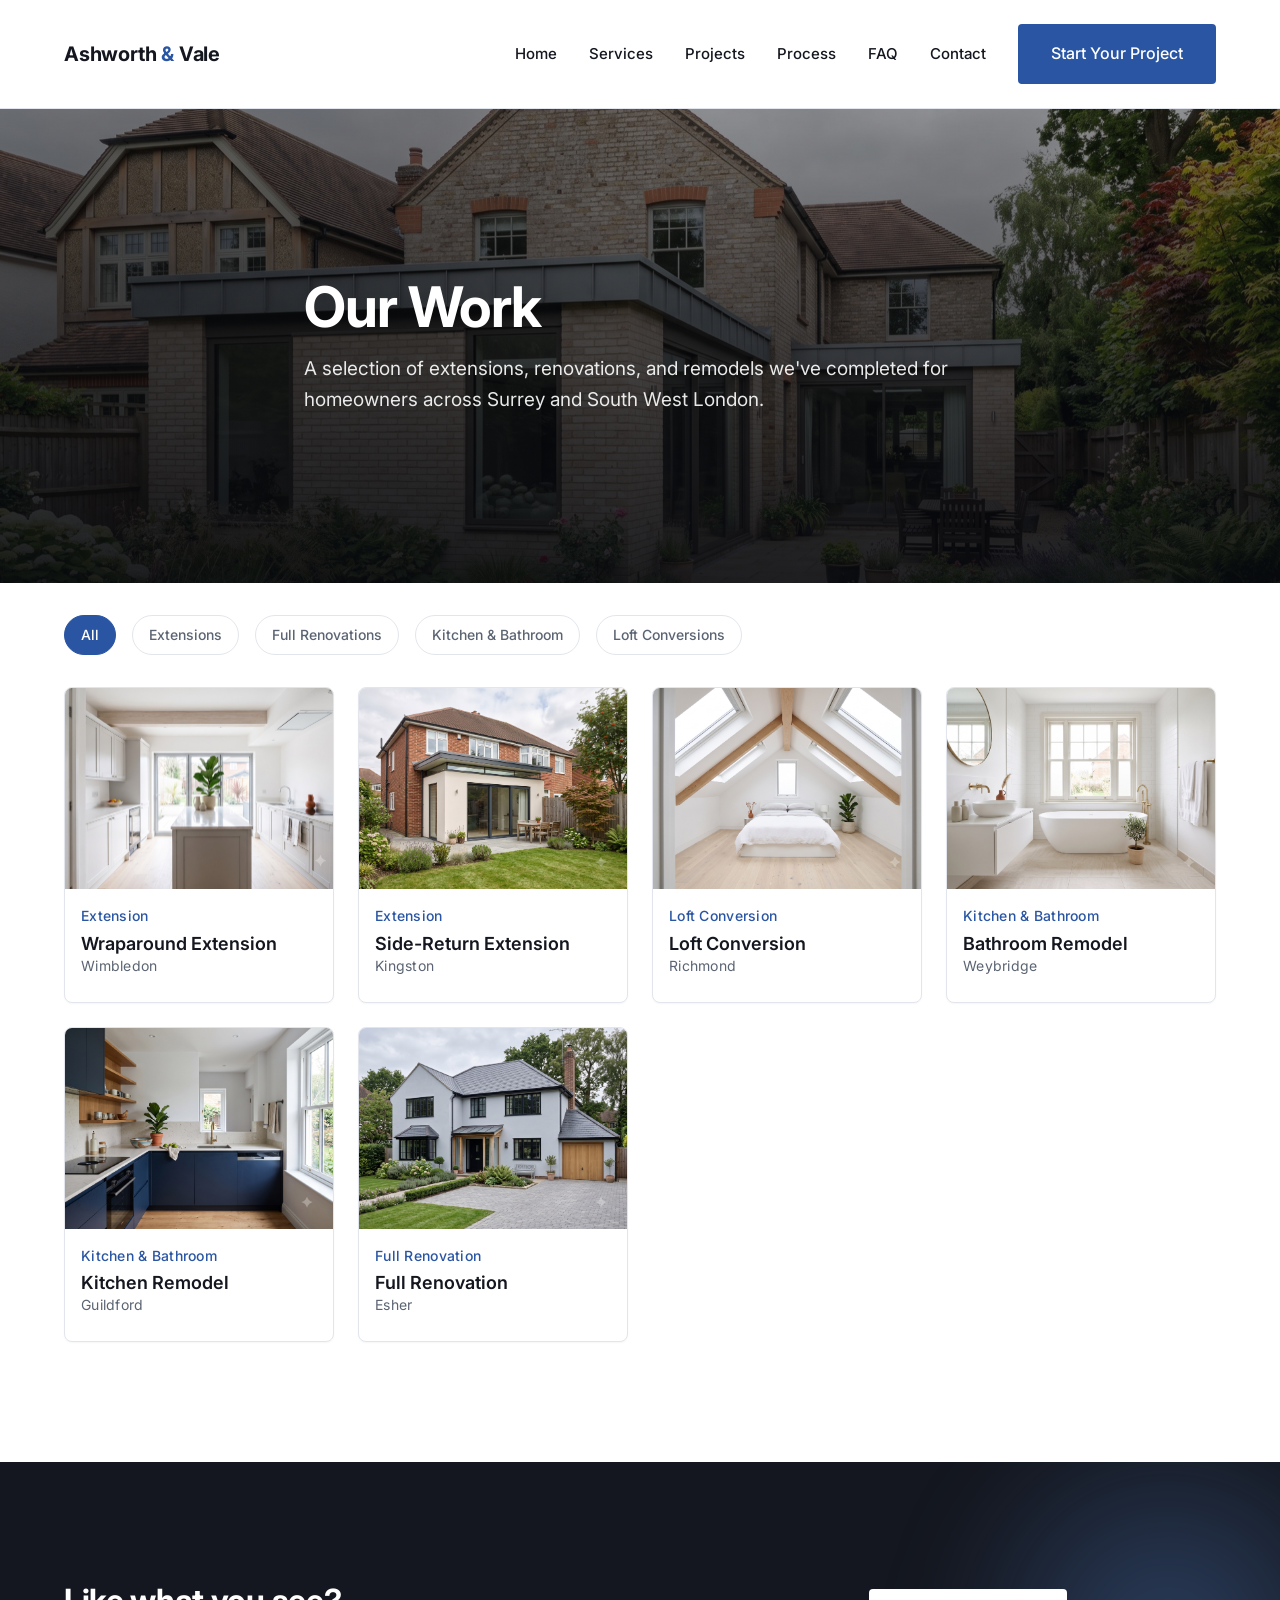
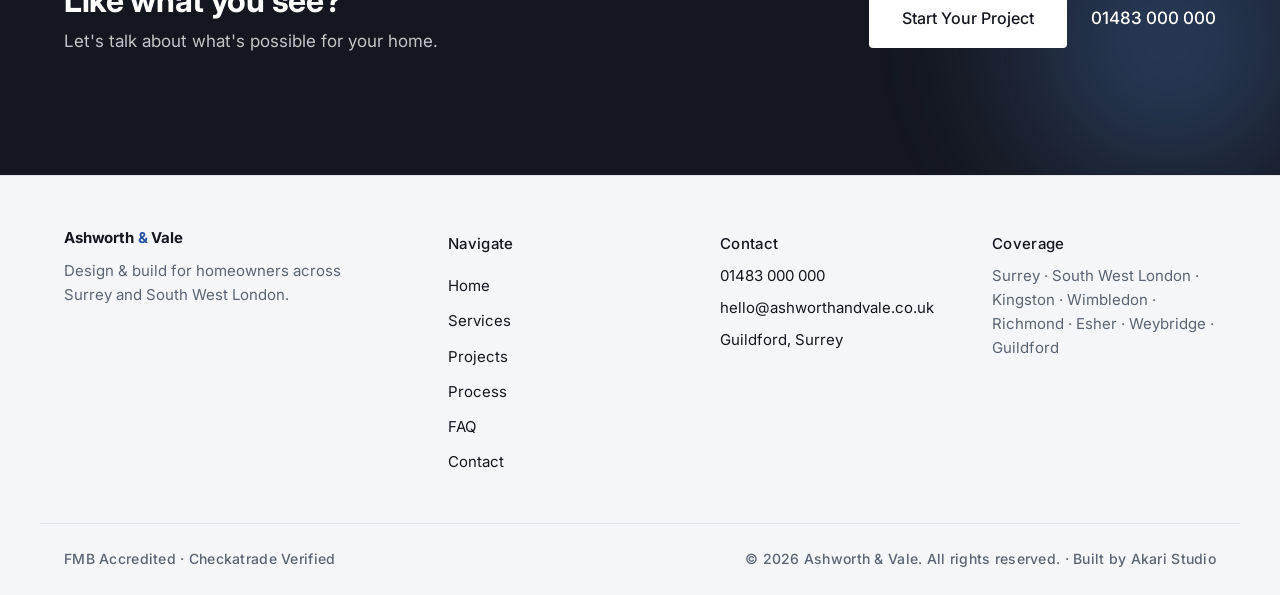
==== projects.html @ 76a9ecda "Stage 4 + 5: Projects and Project Detail pages, plus imagery overhaul Builds the Projects grid (with" ====
<!DOCTYPE html>
<html lang="en">
<head>
  <meta charset="UTF-8">
  <meta name="viewport" content="width=device-width, initial-scale=1.0">
  <title>Our Work | Ashworth &amp; Vale</title>
  <meta name="description" content="Extensions, renovations, and remodels completed by Ashworth & Vale for homeowners across Surrey and South West London.">
  <link rel="preconnect" href="https://fonts.googleapis.com">
  <link rel="preconnect" href="https://fonts.gstatic.com" crossorigin>
  <link href="https://fonts.googleapis.com/css2?family=Inter:wght@400;500;600;700&display=swap" rel="stylesheet">
  <link rel="stylesheet" href="assets/css/styles.css">
</head>
<body>

  <header class="site-header">
    <div class="container site-header__inner">
      <a href="index.html" class="site-logo">Ashworth <span class="site-logo__amp">&amp;</span> Vale</a>

      <nav class="site-nav" id="site-nav">
        <ul class="site-nav__list">
          <li><a href="index.html">Home</a></li>
          <li><a href="services.html">Services</a></li>
          <li><a href="projects.html">Projects</a></li>
          <li><a href="process.html">Process</a></li>
          <li><a href="faq.html">FAQ</a></li>
          <li><a href="contact.html">Contact</a></li>
        </ul>
        <a href="contact.html" class="btn btn-primary site-nav__cta">Start Your Project</a>
      </nav>

      <button class="menu-toggle" id="menu-toggle" aria-label="Toggle menu" aria-expanded="false" aria-controls="site-nav">
        <span></span><span></span><span></span>
      </button>
    </div>
  </header>

  <main>

    <!-- Page Intro -->
    <section class="page-intro">
      <div class="page-intro__media">
        <img src="assets/images/projects-intro.jpg" alt="" width="1920" height="1071">
      </div>
      <div class="page-intro__scrim"></div>
      <div class="container page-intro__content">
        <h1 class="page-intro__title">Our Work</h1>
        <p class="page-intro__lead">A selection of extensions, renovations, and remodels we've completed for homeowners across Surrey and South West London.</p>
      </div>
    </section>

    <!-- Filters -->
    <section class="project-filters">
      <div class="container">
        <div class="project-filters__list" role="group" aria-label="Filter projects by type">
          <button class="project-filters__btn is-active" data-filter="all" aria-pressed="true">All</button>
          <button class="project-filters__btn" data-filter="extensions" aria-pressed="false">Extensions</button>
          <button class="project-filters__btn" data-filter="renovations" aria-pressed="false">Full Renovations</button>
          <button class="project-filters__btn" data-filter="kitchen-bathroom" aria-pressed="false">Kitchen &amp; Bathroom</button>
          <button class="project-filters__btn" data-filter="loft-conversions" aria-pressed="false">Loft Conversions</button>
        </div>
      </div>
    </section>

    <!-- Project Grid -->
    <section class="project-listing">
      <div class="container">
        <div class="project-grid" id="project-grid">
          <a href="project-detail.html" class="project-card" data-category="extensions" data-reveal>
            <img src="assets/images/kitchen-after.jpg" alt="Bright renovated kitchen-diner extension with island, Wimbledon" loading="lazy" width="1200" height="805">
            <div class="project-card__body">
              <p class="label">Extension</p>
              <h3>Wraparound Extension</h3>
              <p class="caption">Wimbledon</p>
            </div>
          </a>
          <div class="project-card project-card--static" data-category="extensions" data-reveal>
            <img src="assets/images/side-return-extension.jpg" alt="Single-storey side-return extension with dark aluminium glazing, Kingston" loading="lazy" width="1600" height="1194">
            <div class="project-card__body">
              <p class="label">Extension</p>
              <h3>Side-Return Extension</h3>
              <p class="caption">Kingston</p>
            </div>
          </div>
          <div class="project-card project-card--static" data-category="loft-conversions" data-reveal>
            <img src="assets/images/loft.jpg" alt="Bright loft conversion bedroom with skylights and exposed beam, Richmond" loading="lazy" width="1600" height="1194">
            <div class="project-card__body">
              <p class="label">Loft Conversion</p>
              <h3>Loft Conversion</h3>
              <p class="caption">Richmond</p>
            </div>
          </div>
          <div class="project-card project-card--static" data-category="kitchen-bathroom" data-reveal>
            <img src="assets/images/bathroom.jpg" alt="Renovated bathroom with freestanding bath and brass fixtures, Weybridge" loading="lazy" width="1600" height="1194">
            <div class="project-card__body">
              <p class="label">Kitchen &amp; Bathroom</p>
              <h3>Bathroom Remodel</h3>
              <p class="caption">Weybridge</p>
            </div>
          </div>
          <div class="project-card project-card--static" data-category="kitchen-bathroom" data-reveal>
            <img src="assets/images/kitchen-remodel.jpg" alt="Newly remodelled kitchen with navy cabinetry and oak shelving, Guildford" loading="lazy" width="1600" height="1194">
            <div class="project-card__body">
              <p class="label">Kitchen &amp; Bathroom</p>
              <h3>Kitchen Remodel</h3>
              <p class="caption">Guildford</p>
            </div>
          </div>
          <div class="project-card project-card--static" data-category="renovations" data-reveal>
            <img src="assets/images/full-renovation-exterior.jpg" alt="Fully renovated detached family home with refreshed grey render and new windows, Esher" loading="lazy" width="1600" height="1194">
            <div class="project-card__body">
              <p class="label">Full Renovation</p>
              <h3>Full Renovation</h3>
              <p class="caption">Esher</p>
            </div>
          </div>
        </div>
        <p class="project-listing__empty" id="project-empty" hidden>No projects in this category yet — check back soon, or get in touch to discuss your project directly.</p>
      </div>
    </section>

    <!-- CTA Band -->
    <section class="cta-band">
      <div class="container cta-band__inner">
        <div>
          <h2>Like what you see?</h2>
          <p>Let's talk about what's possible for your home.</p>
        </div>
        <div class="cta-band__actions">
          <a href="contact.html" class="btn btn-primary">Start Your Project</a>
          <a href="tel:01483000000" class="cta-band__phone">01483 000 000</a>
        </div>
      </div>
    </section>

  </main>

  <footer class="site-footer">
    <div class="container site-footer__inner">
      <div class="site-footer__col">
        <a href="index.html" class="site-logo">Ashworth <span class="site-logo__amp">&amp;</span> Vale</a>
        <p class="site-footer__tagline">Design &amp; build for homeowners across Surrey and South West London.</p>
      </div>
      <div class="site-footer__col">
        <p class="label">Navigate</p>
        <ul class="site-footer__list">
          <li><a href="index.html">Home</a></li>
          <li><a href="services.html">Services</a></li>
          <li><a href="projects.html">Projects</a></li>
          <li><a href="process.html">Process</a></li>
          <li><a href="faq.html">FAQ</a></li>
          <li><a href="contact.html">Contact</a></li>
        </ul>
      </div>
      <div class="site-footer__col">
        <p class="label">Contact</p>
        <p><a href="tel:01483000000">01483 000 000</a></p>
        <p><a href="mailto:hello@ashworthandvale.co.uk">hello@ashworthandvale.co.uk</a></p>
        <p>Guildford, Surrey</p>
      </div>
      <div class="site-footer__col">
        <p class="label">Coverage</p>
        <p class="site-footer__coverage">Surrey &middot; South West London &middot; Kingston &middot; Wimbledon &middot; Richmond &middot; Esher &middot; Weybridge &middot; Guildford</p>
      </div>
    </div>
    <div class="container site-footer__bottom">
      <p class="caption">FMB Accredited &middot; Checkatrade Verified</p>
      <p class="caption">&copy; 2026 Ashworth &amp; Vale. All rights reserved. &middot; Built by Akari Studio</p>
    </div>
  </footer>

  <script src="assets/js/main.js"></script>
</body>
</html>
---- assets/css/styles.css ----
/* Ashworth & Vale — shared stylesheet
   Linked from every page. Design tokens sourced from the Akari vault: Demo Site/Demo Brand.md
   No build step — plain CSS, custom properties for every token so a value only changes in one place. */

/* ---------- Design tokens ---------- */
:root {
  /* Colour — "what if Google/Apple did build and design": bright, cool, one confident accent */
  --color-bg: #FFFFFF;
  --color-bg-alt: #F4F6F9;
  --color-ink: #14171F;
  --color-ink-muted: #5B6472;
  --color-accent: #2955A3;
  --color-accent-hover: #1F4380;
  --color-border: #E2E6EC;

  /* Verified/trust signal only — not a second brand accent, kept to this one use */
  --color-success: #1D8A5F;
  --color-success-bg: #E9F7F0;
  --color-success-border: #BFE6D3;

  /* Type — single sans-serif throughout, no serif pairing */
  --font-heading: "Inter", -apple-system, BlinkMacSystemFont, sans-serif;
  --font-body: "Inter", -apple-system, BlinkMacSystemFont, sans-serif;

  /* Spacing (8px base unit) */
  --space-1: 8px;
  --space-2: 16px;
  --space-3: 24px;
  --space-4: 32px;
  --space-6: 48px;
  --section-padding: 120px;
  --section-padding-mobile: 64px;

  /* Layout */
  --max-width: 1200px;

  /* Motion — consistent easing/duration everywhere so it reads as one system */
  --ease-standard: cubic-bezier(0.4, 0, 0.2, 1);
  --duration-fast: 0.15s;
  --duration-base: 0.25s;
  --duration-slow: 0.6s;
}

@media (prefers-reduced-motion: reduce) {
  *, *::before, *::after {
    animation-duration: 0.01ms !important;
    animation-iteration-count: 1 !important;
    transition-duration: 0.01ms !important;
    scroll-behavior: auto !important;
  }
}

/* ---------- Reset ---------- */
*, *::before, *::after {
  box-sizing: border-box;
}

html {
  -webkit-text-size-adjust: 100%;
  scroll-behavior: smooth;
}

body, h1, h2, h3, h4, p, figure, blockquote {
  margin: 0;
}

img, picture, video {
  display: block;
  max-width: 100%;
  height: auto;
}

a {
  color: inherit;
}

button {
  font: inherit;
  cursor: pointer;
}

/* ---------- Base ---------- */
body {
  background: var(--color-bg);
  color: var(--color-ink);
  font-family: var(--font-body);
  font-size: 17px;
  line-height: 1.6;
  -webkit-font-smoothing: antialiased;
}

/* ---------- Type scale ---------- */
h1, .h1 {
  font-family: var(--font-heading);
  font-weight: 700;
  font-size: 34px;
  line-height: 1.1;
  letter-spacing: -0.02em;
}

h2, .h2 {
  font-family: var(--font-heading);
  font-weight: 700;
  font-size: 24px;
  line-height: 1.2;
  letter-spacing: -0.01em;
}

h3, .h3 {
  font-family: var(--font-heading);
  font-weight: 600;
  font-size: 20px;
  line-height: 1.3;
}

@media (min-width: 768px) {
  h1, .h1 { font-size: 60px; letter-spacing: -0.025em; }
  h2, .h2 { font-size: 32px; }
  h3, .h3 { font-size: 22px; }
}

.caption, .label {
  font-family: var(--font-body);
  font-weight: 500;
  font-size: 14px;
  letter-spacing: 0.02em;
}

/* ---------- Layout helpers ---------- */
.container {
  max-width: var(--max-width);
  margin-inline: auto;
  padding-inline: var(--space-3);
}

section {
  padding-block: var(--section-padding-mobile);
}

@media (min-width: 768px) {
  section {
    padding-block: var(--section-padding);
  }
}

.section-alt {
  background: var(--color-bg-alt);
}

/* ---------- Buttons ---------- */
.btn {
  display: inline-block;
  padding: var(--space-2) var(--space-4);
  border-radius: 4px;
  font-family: var(--font-body);
  font-weight: 500;
  font-size: 16px;
  text-decoration: none;
  border: 1px solid transparent;
  transition: background-color var(--duration-fast) var(--ease-standard),
              color var(--duration-fast) var(--ease-standard),
              transform var(--duration-fast) var(--ease-standard);
}

.btn:active {
  transform: scale(0.97);
}

.btn-primary {
  background: var(--color-accent);
  color: #FFFFFF;
}

.btn-primary:hover {
  background: var(--color-accent-hover);
}

.btn-secondary {
  background: transparent;
  color: var(--color-ink);
  border-color: var(--color-border);
}

.btn-secondary:hover {
  border-color: var(--color-ink);
}

/* ---------- Site Header / Nav ---------- */
.site-header {
  border-bottom: 1px solid var(--color-border);
  background: var(--color-bg);
  position: sticky;
  top: 0;
  z-index: 30;
}

.site-header__inner {
  display: flex;
  align-items: center;
  justify-content: space-between;
  padding-block: var(--space-3);
  position: relative;
}

.site-logo {
  font-family: var(--font-heading);
  font-weight: 700;
  font-size: 20px;
  letter-spacing: -0.01em;
  text-decoration: none;
  color: var(--color-ink);
}

.site-logo__amp {
  color: var(--color-accent);
}

.site-nav {
  display: none;
}

.site-nav__list {
  display: flex;
  align-items: center;
  gap: var(--space-4);
  list-style: none;
  margin: 0;
  padding: 0;
}

.site-nav__list a {
  text-decoration: none;
  font-weight: 500;
  font-size: 15px;
  color: var(--color-ink);
  transition: color var(--duration-fast) var(--ease-standard);
}

.site-nav__list a:hover {
  color: var(--color-accent);
}

.site-nav__cta {
  margin-left: var(--space-4);
}

.menu-toggle {
  display: flex;
  flex-direction: column;
  justify-content: center;
  gap: 5px;
  width: 44px;
  height: 44px;
  background: transparent;
  border: none;
  padding: 0;
}

.menu-toggle span {
  display: block;
  width: 24px;
  height: 2px;
  background: var(--color-ink);
  margin-inline: auto;
  transition: transform var(--duration-base) var(--ease-standard), opacity var(--duration-base) var(--ease-standard);
}

.menu-toggle[aria-expanded="true"] span:nth-child(1) { transform: translateY(7px) rotate(45deg); }
.menu-toggle[aria-expanded="true"] span:nth-child(2) { opacity: 0; }
.menu-toggle[aria-expanded="true"] span:nth-child(3) { transform: translateY(-7px) rotate(-45deg); }

@media (max-width: 899.98px) {
  /* Nav sheet stays in the layout at all times on mobile — only opacity/transform/visibility
     toggle, so the open/close is an actual animation rather than an instant display swap. */
  .site-nav {
    display: flex;
    flex-direction: column;
    position: absolute;
    top: 100%;
    left: 0;
    right: 0;
    min-height: 100vh;
    background: var(--color-bg);
    padding: var(--space-4) var(--space-3);
    z-index: 20;
    box-shadow: 0 12px 24px -8px rgba(20, 23, 31, 0.15);
    opacity: 0;
    visibility: hidden;
    transform: translateY(-12px);
    pointer-events: none;
    transition: opacity var(--duration-base) var(--ease-standard),
                transform var(--duration-base) var(--ease-standard),
                visibility 0s linear var(--duration-base);
  }

  .site-nav.is-open {
    opacity: 1;
    visibility: visible;
    transform: translateY(0);
    pointer-events: auto;
    transition: opacity var(--duration-base) var(--ease-standard),
                transform var(--duration-base) var(--ease-standard),
                visibility 0s linear 0s;
  }

  .site-nav__list {
    flex-direction: column;
    align-items: stretch;
    gap: 0;
  }

  .site-nav__list li {
    border-bottom: 1px solid var(--color-border);
  }

  .site-nav__list a {
    display: block;
    padding-block: var(--space-3);
    font-family: var(--font-heading);
    font-weight: 600;
    font-size: 22px;
  }

  .site-nav__cta {
    margin-left: 0;
    margin-top: var(--space-4);
    display: block;
    width: 100%;
    text-align: center;
  }
}

@media (min-width: 900px) {
  .site-nav {
    display: flex;
    align-items: center;
  }
  .menu-toggle {
    display: none;
  }
}

/* ---------- Site Footer ---------- */
.site-footer {
  background: var(--color-bg-alt);
  border-top: 1px solid var(--color-border);
}

.site-footer__inner {
  display: grid;
  grid-template-columns: 1fr;
  gap: var(--space-6);
  padding-block: var(--space-6);
}

@media (min-width: 768px) {
  .site-footer__inner {
    grid-template-columns: 1.5fr 1fr 1fr 1fr;
  }
}

.site-footer__tagline {
  margin-top: var(--space-2);
  color: var(--color-ink-muted);
  font-size: 15px;
  max-width: 32ch;
}

.site-footer__list {
  list-style: none;
  margin: var(--space-2) 0 0;
  padding: 0;
  display: flex;
  flex-direction: column;
  gap: var(--space-1);
}

.site-footer__list a,
.site-footer__col a {
  text-decoration: none;
  color: var(--color-ink);
  font-size: 15px;
  transition: color var(--duration-fast) var(--ease-standard);
}

.site-footer__list a:hover,
.site-footer__col a:hover {
  color: var(--color-accent);
}

.site-footer__col p {
  margin-top: var(--space-1);
  font-size: 15px;
}

.site-footer__coverage {
  margin-top: var(--space-2);
  color: var(--color-ink-muted);
  font-size: 14px;
  line-height: 1.6;
}

.site-footer__bottom {
  display: flex;
  justify-content: space-between;
  flex-wrap: wrap;
  gap: var(--space-2);
  padding-block: var(--space-3);
  border-top: 1px solid var(--color-border);
  color: var(--color-ink-muted);
}

/* ---------- CTA Band ---------- */
.cta-band {
  position: relative;
  overflow: hidden;
  background: var(--color-ink);
  color: #FFFFFF;
}

/* Very soft, slow-drifting glow — depth without the "shader gradient" flashiness.
   Purely decorative, so it's excluded from prefers-reduced-motion's global freeze
   only in the sense that a frozen glow still looks fine (it's just a static blur). */
.cta-band::before {
  content: "";
  position: absolute;
  top: -20%;
  right: -10%;
  width: 480px;
  height: 480px;
  background: radial-gradient(circle, rgba(90, 140, 220, 0.35) 0%, rgba(90, 140, 220, 0) 70%);
  filter: blur(40px);
  z-index: 0;
  animation: cta-glow-drift 14s ease-in-out infinite alternate;
  pointer-events: none;
}

@keyframes cta-glow-drift {
  from { transform: translate(0, 0) scale(1); }
  to { transform: translate(-60px, 40px) scale(1.2); }
}

.cta-band h2 {
  color: #FFFFFF;
}

.cta-band__inner {
  position: relative;
  z-index: 1;
  display: flex;
  flex-direction: column;
  gap: var(--space-3);
  align-items: flex-start;
}

@media (min-width: 768px) {
  .cta-band__inner {
    flex-direction: row;
    align-items: center;
    justify-content: space-between;
  }
}

.cta-band__inner p {
  margin-top: var(--space-1);
  color: rgba(255, 255, 255, 0.75);
  max-width: 48ch;
}

.cta-band__actions {
  display: flex;
  align-items: center;
  gap: var(--space-3);
  flex-wrap: wrap;
}

/* All buttons go full-width on small phones, not just the hero/CTA-band
   ones — side-by-side buttons get cramped/uneven below ~540px, and a
   button that's full-width in one place but auto-width in another reads
   as inconsistent. Applies to every .btn sitewide (nav's mobile CTA
   already sets its own width:100% and isn't affected by this). */
@media (max-width: 539.98px) {
  .hero__actions,
  .cta-band__actions,
  .section-heading-row {
    flex-direction: column;
    align-items: stretch;
  }

  .btn {
    width: 100%;
    text-align: center;
  }

  .cta-band__actions .cta-band__phone {
    text-align: center;
  }
}

.cta-band__phone {
  color: #FFFFFF;
  text-decoration: none;
  font-weight: 500;
}

.cta-band__phone:hover {
  text-decoration: underline;
}

.cta-band .btn-primary {
  background: #FFFFFF;
  color: var(--color-ink);
}

.cta-band .btn-primary:hover {
  background: var(--color-bg-alt);
}

/* ---------- Hero ----------
   Full-bleed image with overlaid text, edge-to-edge on mobile. A dark gradient
   scrim sits between the image and the text so copy stays readable against any
   photo. The image gets a subtle scroll parallax on desktop only (see main.js) —
   disabled on mobile (perf/iOS quirks) and for prefers-reduced-motion. */
.hero {
  position: relative;
  min-height: 60vh;
  display: flex;
  align-items: flex-end;
  overflow: hidden;
  color: #FFFFFF;
}

@media (min-width: 900px) {
  .hero {
    min-height: 85vh;
  }
}

.hero__media {
  position: absolute;
  inset: 0;
  z-index: 0;
}

.hero__media img {
  width: 100%;
  height: 100%;
  object-fit: cover;
  transform: scale(1.08);
  /* Darkens the whole photo uniformly so text stays legible wherever it
     lands, on top of the gradient scrim below which does the extra work
     right behind the copy. */
  filter: brightness(0.7);
}

.hero__scrim {
  position: absolute;
  inset: 0;
  z-index: 1;
  background: linear-gradient(0deg, rgba(8, 10, 15, 0.9) 0%, rgba(8, 10, 15, 0.6) 55%, rgba(8, 10, 15, 0.25) 100%);
}

.hero__content {
  position: relative;
  z-index: 2;
  padding-block: var(--space-6);
  max-width: 720px;
}

.hero h1 {
  color: #FFFFFF;
}

.hero__subhead {
  margin-top: var(--space-3);
  font-size: 18px;
  color: rgba(255, 255, 255, 0.85);
  max-width: 46ch;
}

.hero__actions {
  margin-top: var(--space-4);
  display: flex;
  gap: var(--space-3);
  flex-wrap: wrap;
}

.hero .btn-secondary {
  background: rgba(255, 255, 255, 0.08);
  color: #FFFFFF;
  border-color: rgba(255, 255, 255, 0.5);
  backdrop-filter: blur(4px);
}

.hero .btn-secondary:hover {
  background: rgba(255, 255, 255, 0.16);
  border-color: #FFFFFF;
}

/* ---------- Trust Bar ----------
   One consolidated trust/stats band, not two — a separate compact Trust Bar
   plus a bigger Big Stats section further down said the same things twice.
   Only numbers go in the stat grid — mixing in a text badge ("FMB ·
   Checkatrade") at the same giant scale as the numbers wrapped to two lines
   and threw off row heights on mobile, reading as messy. The accreditation
   now sits as its own smaller badge line below the three number cards,
   which also matches how real stat bands are usually built (numbers only). */
.trust-bar {
  padding-block: var(--space-6);
}

@media (min-width: 900px) {
  .trust-bar {
    padding-block: 80px;
  }
}

.trust-bar__inner {
  display: flex;
  flex-direction: column;
}

@media (min-width: 640px) {
  .trust-bar__inner {
    flex-direction: row;
  }
}

.trust-bar__item {
  display: flex;
  flex-direction: column;
  align-items: center;
  gap: var(--space-1);
  text-align: center;
  flex: 1;
  padding-block: var(--space-3);
  border-bottom: 1px solid var(--color-border);
}

.trust-bar__item:last-child {
  border-bottom: none;
}

@media (min-width: 640px) {
  .trust-bar__item {
    padding-block: 0;
    padding-inline: var(--space-3);
    border-bottom: none;
    border-left: 1px solid var(--color-border);
  }

  .trust-bar__item:first-child {
    border-left: none;
  }
}

.trust-bar__item .icon-circle {
  margin-bottom: var(--space-1);
}

.trust-bar__badge {
  display: flex;
  align-items: center;
  justify-content: center;
  gap: 8px;
  margin: var(--space-4) auto 0;
  padding: var(--space-2) var(--space-4);
  width: fit-content;
  max-width: 100%;
  border: 1px solid var(--color-success-border);
  border-radius: 999px;
  background: var(--color-success-bg);
  color: var(--color-success);
  font-size: 14px;
  font-weight: 600;
  text-align: center;
}

.trust-bar__badge svg {
  width: 18px;
  height: 18px;
  flex-shrink: 0;
  color: var(--color-success);
}

/* ---------- Icon Circle (shared — Trust Bar, Process, Services) ---------- */
.icon-circle {
  display: inline-flex;
  align-items: center;
  justify-content: center;
  width: 44px;
  height: 44px;
  flex-shrink: 0;
  border-radius: 50%;
  background: var(--color-accent);
  color: #FFFFFF;
}

.icon-circle svg {
  width: 20px;
  height: 20px;
}

.icon-circle--sm {
  width: 32px;
  height: 32px;
}

.icon-circle--sm svg {
  width: 16px;
  height: 16px;
}

/* ---------- Section heading row (heading + action on one line) ---------- */
.section-heading-row {
  display: flex;
  flex-direction: column;
  gap: var(--space-3);
  align-items: flex-start;
  justify-content: space-between;
  margin-bottom: var(--space-4);
}

@media (min-width: 768px) {
  .section-heading-row {
    flex-direction: row;
    align-items: flex-end;
  }
}

.section-heading-row p {
  margin-top: var(--space-1);
  color: var(--color-ink-muted);
  max-width: 52ch;
}

/* ---------- Services Grid ---------- */
.services-grid h2 {
  margin-bottom: var(--space-4);
}

.services-grid__list {
  display: grid;
  grid-template-columns: 1fr;
  gap: var(--space-3);
}

@media (min-width: 640px) {
  .services-grid__list {
    grid-template-columns: 1fr 1fr;
  }
}

@media (min-width: 1000px) {
  .services-grid__list {
    grid-template-columns: repeat(4, 1fr);
  }
}

.service-card {
  background: var(--color-bg-alt);
  border: 1px solid var(--color-border);
  border-radius: 12px;
  overflow: hidden;
  box-shadow: 0 1px 2px rgba(20, 23, 31, 0.04);
  transition: border-color var(--duration-base) var(--ease-standard),
              transform var(--duration-base) var(--ease-standard),
              box-shadow var(--duration-base) var(--ease-standard);
}

.service-card:hover {
  border-color: var(--color-accent);
  transform: translateY(-3px);
  box-shadow: 0 12px 20px -12px rgba(20, 23, 31, 0.18);
}

/* Photo header — the "What We Do" cards were plain text, flat next to the
   rest of the now photography-led page. A representative shot per service
   ties this section into the same visual language as the bento project
   grid, using images already sourced rather than needing anything new. */
.service-card__image {
  height: 140px;
  overflow: hidden;
}

.service-card__image img {
  width: 100%;
  height: 100%;
  object-fit: cover;
  transition: transform var(--duration-slow) var(--ease-standard);
}

.service-card:hover .service-card__image img {
  transform: scale(1.05);
}

.service-card__body {
  padding: var(--space-3);
}

.service-card__header {
  display: flex;
  align-items: center;
  gap: var(--space-2);
}

.service-card__header h3 {
  margin: 0;
}

.service-card p {
  margin-top: var(--space-2);
  color: var(--color-ink-muted);
  font-size: 15px;
}

.service-card__link {
  display: inline-flex;
  align-items: center;
  gap: 4px;
  margin-top: var(--space-2);
  color: var(--color-accent);
  text-decoration: none;
  font-weight: 500;
  font-size: 15px;
}

.service-card__link .arrow {
  display: inline-block;
  transition: transform var(--duration-fast) var(--ease-standard);
}

.service-card__link:hover .arrow {
  transform: translateX(3px);
}

/* ---------- Project Grid / Project Card ---------- */
.project-grid {
  display: grid;
  grid-template-columns: 1fr;
  gap: var(--space-3);
}

@media (min-width: 640px) {
  .project-grid {
    grid-template-columns: 1fr 1fr;
  }
}

@media (min-width: 1000px) {
  .project-grid {
    grid-template-columns: repeat(4, 1fr);
  }
}

.project-card {
  display: block;
  text-decoration: none;
  color: var(--color-ink);
  border-radius: 8px;
  overflow: hidden;
  background: var(--color-bg);
  border: 1px solid var(--color-border);
  box-shadow: 0 1px 2px rgba(20, 23, 31, 0.04);
  transition: box-shadow var(--duration-base) var(--ease-standard),
              transform var(--duration-base) var(--ease-standard);
}

/* The [hidden] attribute (used by the Projects page filter) would
   otherwise lose to the `display: block` above — an author rule always
   beats the browser's default [hidden] behaviour regardless of
   specificity, since UA styles sit below any author style in the
   cascade. This restores it. */
.project-card[hidden] {
  display: none;
}

.project-card:hover {
  box-shadow: 0 12px 20px -12px rgba(20, 23, 31, 0.18);
  transform: translateY(-3px);
}

.project-card img {
  aspect-ratio: 4 / 3;
  object-fit: cover;
  display: block;
  /* Only the top corners round — the card's own radius + overflow:hidden
     handles the outer shape, so the image should sit flush into the text
     block below rather than reading as a separate rounded tile inside it. */
  border-radius: 0;
  transition: transform var(--duration-slow) var(--ease-standard);
}

.project-card:hover img {
  transform: scale(1.04);
}

.project-card__body h3 {
  transition: color var(--duration-fast) var(--ease-standard);
}

.project-card:hover .project-card__body h3 {
  color: var(--color-accent);
}

.project-card__body {
  padding: var(--space-2) var(--space-2) var(--space-3);
}

.project-card__body .label {
  color: var(--color-accent);
}

.project-card__body h3 {
  margin-top: 4px;
  font-size: 18px;
}

.project-card__body .caption {
  color: var(--color-ink-muted);
  font-weight: 400;
}

/* Non-linked cards (Projects page listing) — only one demo project has a
   full detail page; the other 5 are proof-of-range cards with nowhere to
   go yet. Rendered as plain <div>s rather than <a>s, so this strips the
   hover lift/zoom/cursor that would otherwise (misleadingly) suggest
   they're clickable. */
.project-card--static {
  cursor: default;
}

.project-card--static:hover {
  box-shadow: 0 1px 2px rgba(20, 23, 31, 0.04);
  transform: none;
}

.project-card--static:hover img {
  transform: none;
}

.project-card--static:hover .project-card__body h3 {
  color: var(--color-ink);
}

/* ---------- Project Filters (Projects page) ----------
   Same pill language as the Services page's quick nav, for a consistent
   "this is how Ashworth & Vale does filter/nav chips" feel across pages —
   not sticky here though, this is a one-off filter row, not a scrollspy. */
.project-filters {
  padding-block: var(--space-4);
}

.project-filters__list {
  display: flex;
  flex-wrap: wrap;
  gap: var(--space-2);
}

.project-filters__btn {
  padding: 8px 16px;
  border-radius: 999px;
  border: 1px solid var(--color-border);
  background: var(--color-bg);
  color: var(--color-ink-muted);
  font: inherit;
  font-size: 14px;
  font-weight: 500;
  cursor: pointer;
  transition: background-color var(--duration-fast) var(--ease-standard),
              border-color var(--duration-fast) var(--ease-standard),
              color var(--duration-fast) var(--ease-standard);
}

.project-filters__btn:hover {
  border-color: var(--color-ink);
  color: var(--color-ink);
}

.project-filters__btn.is-active {
  background: var(--color-accent);
  border-color: var(--color-accent);
  color: #FFFFFF;
}

/* ---------- Project Listing (Projects page) ---------- */
.project-listing {
  padding-top: 0;
}

.project-listing__empty {
  padding-block: var(--space-4);
  color: var(--color-ink-muted);
  text-align: center;
}

/* ---------- Project Grid — Bento variant (Homepage Featured Projects) ----------
   Kept as a separate modifier rather than changing .project-grid/.project-card
   directly — the plain equal-column version above stays available for the
   Projects page listing (Stage 4), which doesn't need one hero tile. */
.project-grid--bento {
  display: grid;
  grid-template-columns: 1fr;
  gap: var(--space-3);
}

@media (min-width: 900px) {
  .project-grid--bento {
    grid-template-columns: repeat(4, 1fr);
    /* Asymmetric rows, not a plain 50/50 split — row 1 (hero tile top +
       the two small tiles) taller so the small tiles feel substantial
       rather than squeezed; row 2 (hero tile bottom + the wide tile)
       shorter, so the wide tile reads as a lower-key supporting piece
       instead of visually competing with the hero tile above it. */
    grid-template-rows: 340px 220px;
    gap: var(--space-4);
  }

  .project-grid--bento .project-card--bento:nth-child(1) {
    grid-column: 1 / 3;
    grid-row: 1 / 3;
  }

  .project-grid--bento .project-card--bento:nth-child(2) {
    grid-column: 3 / 4;
    grid-row: 1 / 2;
  }

  .project-grid--bento .project-card--bento:nth-child(3) {
    grid-column: 4 / 5;
    grid-row: 1 / 2;
  }

  .project-grid--bento .project-card--bento:nth-child(4) {
    grid-column: 3 / 5;
    grid-row: 2 / 3;
  }
}

.project-card--bento {
  position: relative;
  display: block;
  min-height: 280px;
  border-radius: 12px;
  overflow: hidden;
  text-decoration: none;
  color: inherit;
}

.project-card--bento img {
  position: absolute;
  inset: 0;
  width: 100%;
  height: 100%;
  object-fit: cover;
  border-radius: 0;
  transition: transform var(--duration-slow) var(--ease-standard);
}

.project-card--bento:hover img {
  transform: scale(1.05);
}

.project-card--bento::after {
  content: "";
  position: absolute;
  inset: 0;
  background: linear-gradient(0deg, rgba(8, 10, 15, 0.85) 0%, rgba(8, 10, 15, 0.15) 55%, rgba(8, 10, 15, 0) 75%);
}

.project-card--bento__body {
  position: absolute;
  left: 0;
  right: 0;
  bottom: 0;
  z-index: 1;
  padding: var(--space-3);
  color: #FFFFFF;
}

.project-card--bento__body .label {
  color: rgba(255, 255, 255, 0.75);
}

.project-card--bento__body h3 {
  margin-top: 4px;
  font-size: 19px;
  color: #FFFFFF;
}

.project-card--bento__body .caption {
  color: rgba(255, 255, 255, 0.75);
}

/* The extra detail line is hidden until hover/focus — the "active grid" touch:
   tiles reveal a bit more on interaction instead of just zooming the photo. */
.project-card--bento__detail {
  display: block;
  margin-top: var(--space-1);
  font-size: 13px;
  font-weight: 500;
  color: #FFFFFF;
  max-height: 0;
  opacity: 0;
  overflow: hidden;
  transition: max-height var(--duration-base) var(--ease-standard),
              opacity var(--duration-base) var(--ease-standard);
}

.project-card--bento:hover .project-card--bento__detail,
.project-card--bento:focus-visible .project-card--bento__detail {
  max-height: 24px;
  opacity: 1;
}

/* ---------- Process Steps (condensed) ---------- */
.process-condensed p {
  margin-top: var(--space-1);
  color: var(--color-ink-muted);
  max-width: 52ch;
}

.process-steps {
  list-style: none;
  margin: var(--space-4) 0 0;
  padding: 0;
  display: grid;
  grid-template-columns: 1fr;
  gap: var(--space-3);
}

@media (min-width: 768px) {
  .process-steps {
    grid-template-columns: repeat(4, 1fr);
  }
}

/* Card treatment + a large ghost numeral per step — the numeral does the
   "this is a sequence" job on its own, more distinctive than a thin
   connecting line, and gives each step some actual visual weight instead
   of an icon floating in whitespace. */
.process-steps li {
  position: relative;
  overflow: hidden;
  background: var(--color-bg-alt);
  border: 1px solid var(--color-border);
  border-radius: 12px;
  padding: var(--space-4) var(--space-3) var(--space-3);
  transition: transform var(--duration-base) var(--ease-standard),
              box-shadow var(--duration-base) var(--ease-standard),
              border-color var(--duration-base) var(--ease-standard);
}

.process-steps li:hover {
  transform: translateY(-3px);
  box-shadow: 0 12px 20px -12px rgba(20, 23, 31, 0.18);
  border-color: var(--color-accent);
}

.process-steps__number {
  position: absolute;
  top: -14px;
  right: 4px;
  font-family: var(--font-heading);
  font-weight: 700;
  font-size: 72px;
  line-height: 1;
  color: var(--color-bg);
  -webkit-text-stroke: 1.5px var(--color-border);
  z-index: 0;
  user-select: none;
}

.process-steps .icon-circle,
.process-steps h3,
.process-steps p {
  position: relative;
  z-index: 1;
}

.process-steps .icon-circle {
  margin-bottom: var(--space-2);
}

.process-steps h3 {
  font-size: 17px;
}

.process-steps p {
  margin-top: 4px;
  font-size: 14px;
  color: var(--color-ink-muted);
}

/* ---------- Big Stat number/label ----------
   Reusable typographic treatment for a large stat, used inside the Trust
   Bar items above. Numbers count up the first time they scroll into view
   (see main.js), skipped for prefers-reduced-motion (final value shown
   immediately instead). Kept as its own block rather than folded into
   .trust-bar so it stays reusable anywhere else a big number is needed. */
.big-stat__number {
  display: block;
  font-family: var(--font-heading);
  font-weight: 700;
  font-size: 44px;
  letter-spacing: -0.02em;
  color: var(--color-accent);
}

@media (min-width: 768px) {
  .big-stat__number {
    font-size: 56px;
  }
}

.big-stat__label {
  display: block;
  margin-top: var(--space-1);
  color: var(--color-ink-muted);
  font-size: 15px;
}

/* ---------- Testimonials ---------- */
.testimonials__grid {
  display: grid;
  grid-template-columns: 1fr;
  gap: var(--space-3);
  margin-top: var(--space-4);
}

@media (min-width: 768px) {
  .testimonials__grid {
    grid-template-columns: 1fr 1fr;
  }
}

.testimonial-card {
  position: relative;
  overflow: hidden;
  margin: 0;
  padding: var(--space-4);
  border: 1px solid var(--color-border);
  border-radius: 12px;
  background: var(--color-bg);
}

.testimonial-card__quote-mark {
  position: absolute;
  top: -28px;
  left: var(--space-2);
  font-family: var(--font-heading);
  font-weight: 700;
  font-size: 120px;
  line-height: 1;
  color: var(--color-bg-alt);
  z-index: 0;
  user-select: none;
}

.testimonial-card__stars {
  position: relative;
  z-index: 1;
  display: flex;
  gap: 2px;
  color: var(--color-accent);
  margin-bottom: var(--space-2);
}

.testimonial-card__stars svg {
  width: 16px;
  height: 16px;
}

.testimonial-card p {
  position: relative;
  z-index: 1;
  font-size: 18px;
  line-height: 1.5;
}

.testimonial-card__author {
  position: relative;
  z-index: 1;
  display: flex;
  align-items: center;
  gap: var(--space-2);
  margin-top: var(--space-3);
}

.avatar-circle {
  display: inline-flex;
  align-items: center;
  justify-content: center;
  width: 40px;
  height: 40px;
  flex-shrink: 0;
  border-radius: 50%;
  background: var(--color-accent);
  color: #FFFFFF;
  font-family: var(--font-heading);
  font-weight: 600;
  font-size: 14px;
}

.testimonial-card cite {
  display: block;
  font-style: normal;
  font-weight: 500;
  font-size: 14px;
}

.testimonial-card cite .caption {
  display: block;
  margin-top: 1px;
  font-weight: 400;
  color: var(--color-ink-muted);
}

/* ---------- Page Intro (Services page, and other inner pages) ----------
   Borrows the Homepage Hero's image + scrim + overlay-text language so
   inner pages read as part of the same site, but scaled down (32/40vh vs
   the Hero's 60/85vh) so it doesn't compete with the real Hero for drama.
   Kept shorter than the Hero specifically so the title has less vertical
   "runway" to get lost in — a tall band this size needs bigger text to
   still register, not a Hero-height crop. */
.page-intro {
  position: relative;
  min-height: 32vh;
  display: flex;
  align-items: flex-end;
  overflow: hidden;
  color: #FFFFFF;
}

@media (min-width: 900px) {
  .page-intro {
    min-height: 40vh;
  }
}

.page-intro__media {
  position: absolute;
  inset: 0;
  z-index: 0;
}

.page-intro__media img {
  width: 100%;
  height: 100%;
  object-fit: cover;
  filter: brightness(0.7);
}

.page-intro__scrim {
  position: absolute;
  inset: 0;
  z-index: 1;
  background: linear-gradient(0deg, rgba(8, 10, 15, 0.85) 0%, rgba(8, 10, 15, 0.55) 55%, rgba(8, 10, 15, 0.2) 100%);
}

.page-intro__content {
  position: relative;
  z-index: 2;
  padding-block: var(--space-4);
}

@media (min-width: 768px) {
  .page-intro__content {
    padding-block: var(--space-6);
  }
}

.page-intro__title {
  font-family: var(--font-heading);
  font-weight: 700;
  font-size: 40px;
  line-height: 1.1;
  letter-spacing: -0.02em;
  color: #FFFFFF;
}

@media (min-width: 768px) {
  .page-intro__title {
    font-size: 56px;
  }
}

.page-intro__lead {
  margin-top: var(--space-2);
  color: rgba(255, 255, 255, 0.9);
  font-size: 19px;
  max-width: 56ch;
}

/* ---------- Service Quick Nav (Services page) ----------
   Sticks just below the site header once you scroll past the intro, and
   highlights whichever service block is currently in view (scrollspy via
   IntersectionObserver in main.js). Solves two things at once: the "jump
   straight to the service you care about" UX note, and gives the page a
   sense of progress as you scroll instead of feeling like one flat list. */
/* Frosted-glass treatment — translucent tint + blur rather than a flat
   opaque fill, so whatever's scrolling underneath (page content, service
   images) reads as soft blurred colour through the bar instead of a hard
   cut. rgba version of --color-bg-alt (#F4F6F9) since custom properties
   can't have alpha spliced in directly. */
.service-quicknav {
  position: sticky;
  top: 113px;
  z-index: 25;
  background: rgba(244, 246, 249, 0.72);
  backdrop-filter: blur(12px) saturate(160%);
  -webkit-backdrop-filter: blur(12px) saturate(160%);
  border-bottom: 1px solid var(--color-border);
}

.service-quicknav__inner {
  display: flex;
  gap: var(--space-2);
  padding-block: var(--space-2);
  overflow-x: auto;
  scrollbar-width: none;
}

.service-quicknav__inner::-webkit-scrollbar {
  display: none;
}

.service-quicknav__link {
  flex-shrink: 0;
  padding: 8px 16px;
  border-radius: 999px;
  color: var(--color-ink-muted);
  text-decoration: none;
  font-size: 14px;
  font-weight: 500;
  white-space: nowrap;
  transition: background-color var(--duration-fast) var(--ease-standard),
              color var(--duration-fast) var(--ease-standard);
}

.service-quicknav__link:hover {
  color: var(--color-ink);
}

.service-quicknav__link.is-active {
  background: var(--color-bg);
  color: var(--color-accent);
  font-weight: 600;
}

/* ---------- Service Detail blocks (Services page) ----------
   Richer than the Homepage's teaser service-card grid — one full block per
   service with image, description, typical scope, budget, and its own CTA.
   Alternates image side per block (.service-detail--reverse) for rhythm
   across 4 in a row. scroll-margin-top accounts for both sticky bars now
   stacked at the top (site header + quick nav) so neither covers the
   block when jumped to directly via an anchor link. */
.service-detail {
  padding-block: var(--space-6);
  scroll-margin-top: 188px;
}

@media (min-width: 768px) {
  .service-detail {
    padding-block: 64px;
  }
}

.service-detail__inner {
  display: flex;
  flex-direction: column;
  gap: var(--space-4);
  align-items: center;
}

@media (min-width: 900px) {
  .service-detail__inner {
    flex-direction: row;
    gap: var(--space-6);
  }

  .service-detail--reverse .service-detail__inner {
    flex-direction: row-reverse;
  }

  /* flex-grow only applies once we're in a row: on mobile (column), giving
     both children flex:1 1 0 forces a circular height calculation — each
     tries to share the column's content-driven height before that height
     is known, and the image collapses to 0. Full-width block layout on
     mobile; a photography-led 56/44 split (image favoured) once there's
     a row to split, rather than an even 50/50. */
  .service-detail__media {
    flex: 0 0 56%;
  }

  .service-detail__body {
    flex: 1 1 0;
  }
}

.service-detail__media {
  width: 100%;
  border-radius: 12px;
  overflow: hidden;
}

/* Edge-to-edge on mobile — breaks out of .container's side padding to run
   full viewport width, no rounded corners (touching the screen edge, a
   radius would look off). Only below the row-layout breakpoint; once the
   image sits alongside text in a two-column row it needs to stay contained
   like the rest of the block. */
@media (max-width: 899.98px) {
  .service-detail__media {
    width: 100vw;
    margin-inline: calc(50% - 50vw);
    border-radius: 0;
  }
}

.service-detail__media img {
  width: 100%;
  /* Taller than the Homepage's 4:3 project cards — this is the main visual
     moment per service block, not a supporting thumbnail, so it earns more
     presence. */
  aspect-ratio: 5 / 4;
  object-fit: cover;
  display: block;
}

/* Scoped to [data-reveal] blocks only (Renovations, Kitchen & Bathroom, Loft
   — never the first/Extensions block, which is above the fold and stays at
   rest per the sitewide no-animate-on-load rule). Image starts slightly
   zoomed and settles to 1 as the block scrolls into view (.is-visible added
   by the shared reveal observer) — a restrained Ken-Burns-style "arrival"
   rather than a static image just appearing. */
.service-detail__media[data-reveal] img {
  transform: scale(1.08);
  transition: transform var(--duration-slow) var(--ease-standard);
}

.service-detail__media[data-reveal].is-visible img {
  transform: scale(1);
}

.service-detail__body {
  width: 100%;
}

.service-detail__header {
  display: flex;
  align-items: center;
  gap: var(--space-2);
}

.service-detail__header h2 {
  margin: 0;
}

.service-detail__body > p {
  margin-top: var(--space-3);
  color: var(--color-ink-muted);
}

.service-detail__meta {
  display: flex;
  flex-direction: column;
  gap: var(--space-3);
  margin-top: var(--space-3);
  padding-top: var(--space-3);
  border-top: 1px solid var(--color-border);
}

.service-detail__meta-item .label {
  display: block;
  margin-bottom: 2px;
}

.service-detail__meta-item p {
  margin-top: 0;
  color: var(--color-ink);
}

.service-detail__budget-value {
  font-family: var(--font-heading);
  font-weight: 700;
  font-size: 20px;
  color: var(--color-accent);
}

.service-detail__link {
  display: inline-flex;
  align-items: center;
  gap: 4px;
  margin-top: var(--space-4);
  color: var(--color-accent);
  text-decoration: none;
  font-weight: 500;
}

.service-detail__link .arrow {
  display: inline-block;
  transition: transform var(--duration-fast) var(--ease-standard);
}

.service-detail__link:hover .arrow {
  transform: translateX(3px);
}

/* ---------- FAQ (condensed — Services page) ----------
   A lightweight accordion — collapsed by default, one open at a time
   (toggle logic in main.js). Same interaction pattern the dedicated
   Stage 7 FAQ page will use at full scale, built here first for these two
   cost/timeline questions. Divider between items rather than boxed cards,
   consistent with the Trust Bar's divider treatment. Collapse itself uses
   the grid-template-rows: 0fr → 1fr trick rather than JS height
   measurement or max-height guessing — animates smoothly to exactly the
   content's real height with pure CSS. */
.faq-condensed__list {
  margin-top: var(--space-4);
  max-width: 72ch;
}

.faq-condensed__item {
  border-bottom: 1px solid var(--color-border);
}

.faq-condensed__item:last-child {
  border-bottom: none;
}

.faq-condensed__item h3 {
  font-size: 18px;
  margin: 0;
}

.faq-condensed__question {
  display: flex;
  align-items: center;
  justify-content: space-between;
  gap: var(--space-3);
  width: 100%;
  padding-block: var(--space-3);
  background: none;
  border: none;
  font: inherit;
  font-weight: 600;
  color: var(--color-ink);
  text-align: left;
  cursor: pointer;
}

.faq-condensed__icon {
  position: relative;
  flex-shrink: 0;
  width: 18px;
  height: 18px;
}

.faq-condensed__icon::before,
.faq-condensed__icon::after {
  content: '';
  position: absolute;
  top: 50%;
  left: 50%;
  background: var(--color-accent);
  transform: translate(-50%, -50%);
  transition: transform var(--duration-base) var(--ease-standard);
}

.faq-condensed__icon::before {
  width: 100%;
  height: 2px;
}

.faq-condensed__icon::after {
  width: 2px;
  height: 100%;
}

/* Plus becomes minus on open — vertical bar rotates flat onto the
   horizontal one, rather than disappearing, so the icon still reads as a
   clear "collapse" affordance rather than just vanishing. */
.faq-condensed__question[aria-expanded="true"] .faq-condensed__icon::after {
  transform: translate(-50%, -50%) rotate(90deg);
}

.faq-condensed__answer-wrap {
  display: grid;
  grid-template-rows: 0fr;
  transition: grid-template-rows var(--duration-base) var(--ease-standard);
}

.faq-condensed__item.is-open .faq-condensed__answer-wrap {
  grid-template-rows: 1fr;
}

.faq-condensed__answer {
  overflow: hidden;
}

.faq-condensed__answer p {
  padding-bottom: var(--space-3);
  color: var(--color-ink-muted);
}

/* ---------- Project Header (Project Detail page) ----------
   Same image + scrim + overlay-text language as the Services page's
   Page Intro, shorter still (35/42vh) since this header only needs to
   carry a breadcrumb, type, title and location — no lead paragraph. */
.project-header {
  position: relative;
  min-height: 35vh;
  display: flex;
  align-items: flex-end;
  overflow: hidden;
  color: #FFFFFF;
}

@media (min-width: 900px) {
  .project-header {
    min-height: 42vh;
  }
}

.project-header__media {
  position: absolute;
  inset: 0;
  z-index: 0;
}

.project-header__media img {
  width: 100%;
  height: 100%;
  object-fit: cover;
  filter: brightness(0.7);
}

.project-header__scrim {
  position: absolute;
  inset: 0;
  z-index: 1;
  background: linear-gradient(0deg, rgba(8, 10, 15, 0.85) 0%, rgba(8, 10, 15, 0.55) 55%, rgba(8, 10, 15, 0.2) 100%);
}

.project-header__content {
  position: relative;
  z-index: 2;
  padding-block: var(--space-4);
}

@media (min-width: 768px) {
  .project-header__content {
    padding-block: var(--space-6);
  }
}

.project-header__breadcrumb {
  margin-bottom: var(--space-3);
}

/* A frosted pill rather than plain text — the same visual language as the
   Before/After labels — so it reads as a clear, tappable control against
   the photo instead of blending into the scrim. */
.project-header__breadcrumb-link {
  display: inline-flex;
  align-items: center;
  gap: 6px;
  padding: 8px 16px 8px 12px;
  border-radius: 999px;
  background: rgba(8, 10, 15, 0.45);
  backdrop-filter: blur(6px);
  -webkit-backdrop-filter: blur(6px);
  color: #FFFFFF;
  text-decoration: none;
  font-size: 15px;
  font-weight: 600;
  transition: background-color var(--duration-fast) var(--ease-standard);
}

.project-header__breadcrumb-link svg {
  width: 16px;
  height: 16px;
  flex-shrink: 0;
}

.project-header__breadcrumb-link:hover {
  background: rgba(8, 10, 15, 0.65);
}

.project-header__type {
  color: rgba(255, 255, 255, 0.75);
}

/* Same banner-title scale as .page-intro__title (Services/Projects intro)
   — kept in sync deliberately, not the Homepage Hero's larger H1 scale,
   which tested as too big for a shorter, non-hero band. */
.project-header__title {
  margin-top: var(--space-1);
  font-family: var(--font-heading);
  font-weight: 700;
  font-size: 40px;
  line-height: 1.1;
  letter-spacing: -0.02em;
  color: #FFFFFF;
}

@media (min-width: 768px) {
  .project-header__title {
    font-size: 56px;
  }
}

.project-header__location {
  margin-top: var(--space-1);
  color: rgba(255, 255, 255, 0.85);
}

/* ---------- Project Stats (Project Detail page) ----------
   Same divider-over-box treatment as the Trust Bar and Service Detail
   meta rows — small repeated label+value pairs, not boxed cards. */
.project-stats {
  padding-block: var(--space-4);
  border-bottom: 1px solid var(--color-border);
}

.project-stats__list {
  display: flex;
  flex-direction: column;
}

@media (min-width: 640px) {
  .project-stats__list {
    flex-direction: row;
  }
}

.project-stats__item {
  display: flex;
  align-items: center;
  gap: var(--space-2);
  flex: 1;
  padding-block: var(--space-2);
  border-bottom: 1px solid var(--color-border);
}

.project-stats__item:last-child {
  border-bottom: none;
}

@media (min-width: 640px) {
  .project-stats__item {
    padding-block: 0;
    padding-inline: var(--space-3);
    border-bottom: none;
    border-left: 1px solid var(--color-border);
  }

  .project-stats__item:first-child {
    border-left: none;
    padding-left: 0;
  }
}

.project-stats__item .label {
  display: block;
  margin-bottom: 2px;
}

.project-stats__item p {
  margin: 0;
  font-weight: 600;
}

/* ---------- Project Gallery Carousel (Project Detail page) ----------
   Horizontal scroll-snap track — native swipe/drag on touch and trackpad
   for free, no JS needed for the actual sliding. Prev/next buttons and
   dots are a progressive-enhancement layer on top (main.js), and hide
   themselves entirely when there's only one photo, since there's nothing
   to navigate to. One slide = 100% of the track width, so it works
   whether there's 1 photo or 10 without layout changes either way. */
.project-gallery h2 {
  margin-bottom: var(--space-3);
}

.gallery-carousel {
  position: relative;
}

.gallery-carousel__track {
  display: flex;
  overflow-x: auto;
  scroll-snap-type: x mandatory;
  scrollbar-width: none;
  border-radius: 12px;
}

.gallery-carousel__track::-webkit-scrollbar {
  display: none;
}

.gallery-carousel__slide {
  flex: 0 0 100%;
  scroll-snap-align: center;
  margin: 0;
}

.gallery-carousel__slide img {
  width: 100%;
  aspect-ratio: 16 / 10;
  object-fit: cover;
  display: block;
  border-radius: 12px;
}

.gallery-carousel__slide figcaption {
  margin-top: var(--space-2);
  color: var(--color-ink-muted);
  font-size: 14px;
  text-align: center;
}

.gallery-carousel__nav {
  position: absolute;
  top: calc(50% - 20px - 14px);
  z-index: 2;
  display: flex;
  align-items: center;
  justify-content: center;
  width: 40px;
  height: 40px;
  border-radius: 50%;
  border: none;
  background: #FFFFFF;
  color: var(--color-accent);
  box-shadow: 0 4px 12px rgba(8, 10, 15, 0.2);
  cursor: pointer;
  transition: transform var(--duration-fast) var(--ease-standard),
              opacity var(--duration-fast) var(--ease-standard);
}

.gallery-carousel__nav:hover {
  transform: scale(1.06);
}

.gallery-carousel__nav:disabled,
.gallery-carousel__nav[hidden] {
  display: none;
}

.gallery-carousel__nav svg {
  width: 20px;
  height: 20px;
}

.gallery-carousel__nav--prev {
  left: var(--space-2);
}

.gallery-carousel__nav--next {
  right: var(--space-2);
}

.gallery-carousel__dots {
  display: flex;
  justify-content: center;
  gap: 8px;
  margin-top: var(--space-3);
}

.gallery-carousel__dots[hidden] {
  display: none;
}

.gallery-carousel__dot {
  width: 8px;
  height: 8px;
  padding: 0;
  border-radius: 50%;
  border: none;
  background: var(--color-border);
  cursor: pointer;
  transition: background-color var(--duration-fast) var(--ease-standard),
              transform var(--duration-fast) var(--ease-standard);
}

.gallery-carousel__dot.is-active {
  background: var(--color-accent);
  transform: scale(1.2);
}

/* ---------- Before / After Slider (Project Detail page) ----------
   "One of the strongest conversion tools for this niche" per the
   Component Library — drag to reveal, works with mouse, touch, and
   keyboard. Both images sit stacked at full frame size; the "before"
   image is clipped with clip-path rather than resizing a wrapper, which
   keeps both images the same scale as the handle moves (see main.js).
   No transition on the clip/handle position during an active drag — it
   needs to track the pointer 1:1, a lag would feel unresponsive — but a
   brief transition is added for the keyboard-nudge and intro-hint cases,
   where a bit of ease reads as polish rather than latency. */
.before-after {
  margin-top: var(--space-4);
}

.before-after__frame {
  position: relative;
  overflow: hidden;
  border-radius: 12px;
  aspect-ratio: 4 / 3;
  cursor: ew-resize;
  touch-action: none;
}

@media (min-width: 768px) {
  .before-after__frame {
    aspect-ratio: 16 / 9;
  }
}

.before-after__img {
  position: absolute;
  inset: 0;
  width: 100%;
  height: 100%;
  object-fit: cover;
  display: block;
  user-select: none;
  -webkit-user-drag: none;
}

.before-after__img--before {
  clip-path: inset(0 50% 0 0);
}

.before-after__label {
  position: absolute;
  top: var(--space-2);
  z-index: 2;
  padding: 4px 12px;
  border-radius: 999px;
  background: rgba(8, 10, 15, 0.55);
  backdrop-filter: blur(6px);
  -webkit-backdrop-filter: blur(6px);
  color: #FFFFFF;
  font-size: 13px;
  font-weight: 500;
}

.before-after__label--before {
  left: var(--space-2);
}

.before-after__label--after {
  right: var(--space-2);
}

.before-after__handle {
  position: absolute;
  top: 0;
  bottom: 0;
  left: 50%;
  z-index: 3;
  width: 44px;
  margin-left: -22px;
  display: flex;
  align-items: center;
  justify-content: center;
  touch-action: none;
}

.before-after__handle::before {
  content: '';
  position: absolute;
  top: 0;
  bottom: 0;
  left: 50%;
  width: 2px;
  margin-left: -1px;
  background: #FFFFFF;
  box-shadow: 0 0 0 1px rgba(8, 10, 15, 0.15);
}

.before-after__grip {
  position: relative;
  display: flex;
  align-items: center;
  justify-content: center;
  width: 40px;
  height: 40px;
  border-radius: 50%;
  background: #FFFFFF;
  color: var(--color-accent);
  box-shadow: 0 4px 12px rgba(8, 10, 15, 0.25);
}

.before-after__grip svg {
  width: 18px;
  height: 18px;
}

.before-after__handle:focus-visible .before-after__grip {
  outline: 2px solid var(--color-accent);
  outline-offset: 2px;
}

/* Only added while the intro hint or a keyboard nudge is animating —
   see main.js. Not present during an active pointer drag. */
.before-after--animating .before-after__handle,
.before-after--animating .before-after__img--before {
  transition: left var(--duration-slow) var(--ease-standard),
              clip-path var(--duration-slow) var(--ease-standard);
}

.before-after-section__lead {
  margin-top: var(--space-2);
  color: var(--color-ink-muted);
  max-width: 56ch;
}

.before-after-section__caption {
  margin-top: var(--space-2);
  color: var(--color-ink-muted);
  font-size: 14px;
  text-align: center;
}

/* ---------- Project Narrative (Project Detail page) ---------- */
.project-narrative__inner {
  max-width: 72ch;
}

.project-narrative__inner p {
  color: var(--color-ink-muted);
}

.project-narrative__inner p + p {
  margin-top: var(--space-3);
}

/* ---------- Project Testimonial (Project Detail page) ----------
   Reuses the Homepage's .testimonial-card component as-is rather than a
   one-off pattern — a single instance, centred, rather than a grid item. */
.project-testimonial__card {
  max-width: 640px;
  margin-inline: auto;
}

/* ---------- Scroll Reveal ----------
   Apply data-reveal to below-the-fold elements only (never the hero/first
   viewport — content already visible on load shouldn't fade in). main.js
   adds .is-visible via IntersectionObserver the first time each element
   scrolls into view. Falls back to visible immediately if JS/IO unavailable,
   and prefers-reduced-motion disables the animation globally (see tokens). */
[data-reveal] {
  opacity: 0;
  transform: translateY(16px);
  transition: opacity var(--duration-slow) var(--ease-standard),
              transform var(--duration-slow) var(--ease-standard);
}

[data-reveal].is-visible {
  opacity: 1;
  transform: translateY(0);
}

.reveal-delay-1 { transition-delay: 0.08s; }
.reveal-delay-2 { transition-delay: 0.16s; }
.reveal-delay-3 { transition-delay: 0.24s; }
.reveal-delay-4 { transition-delay: 0.32s; }
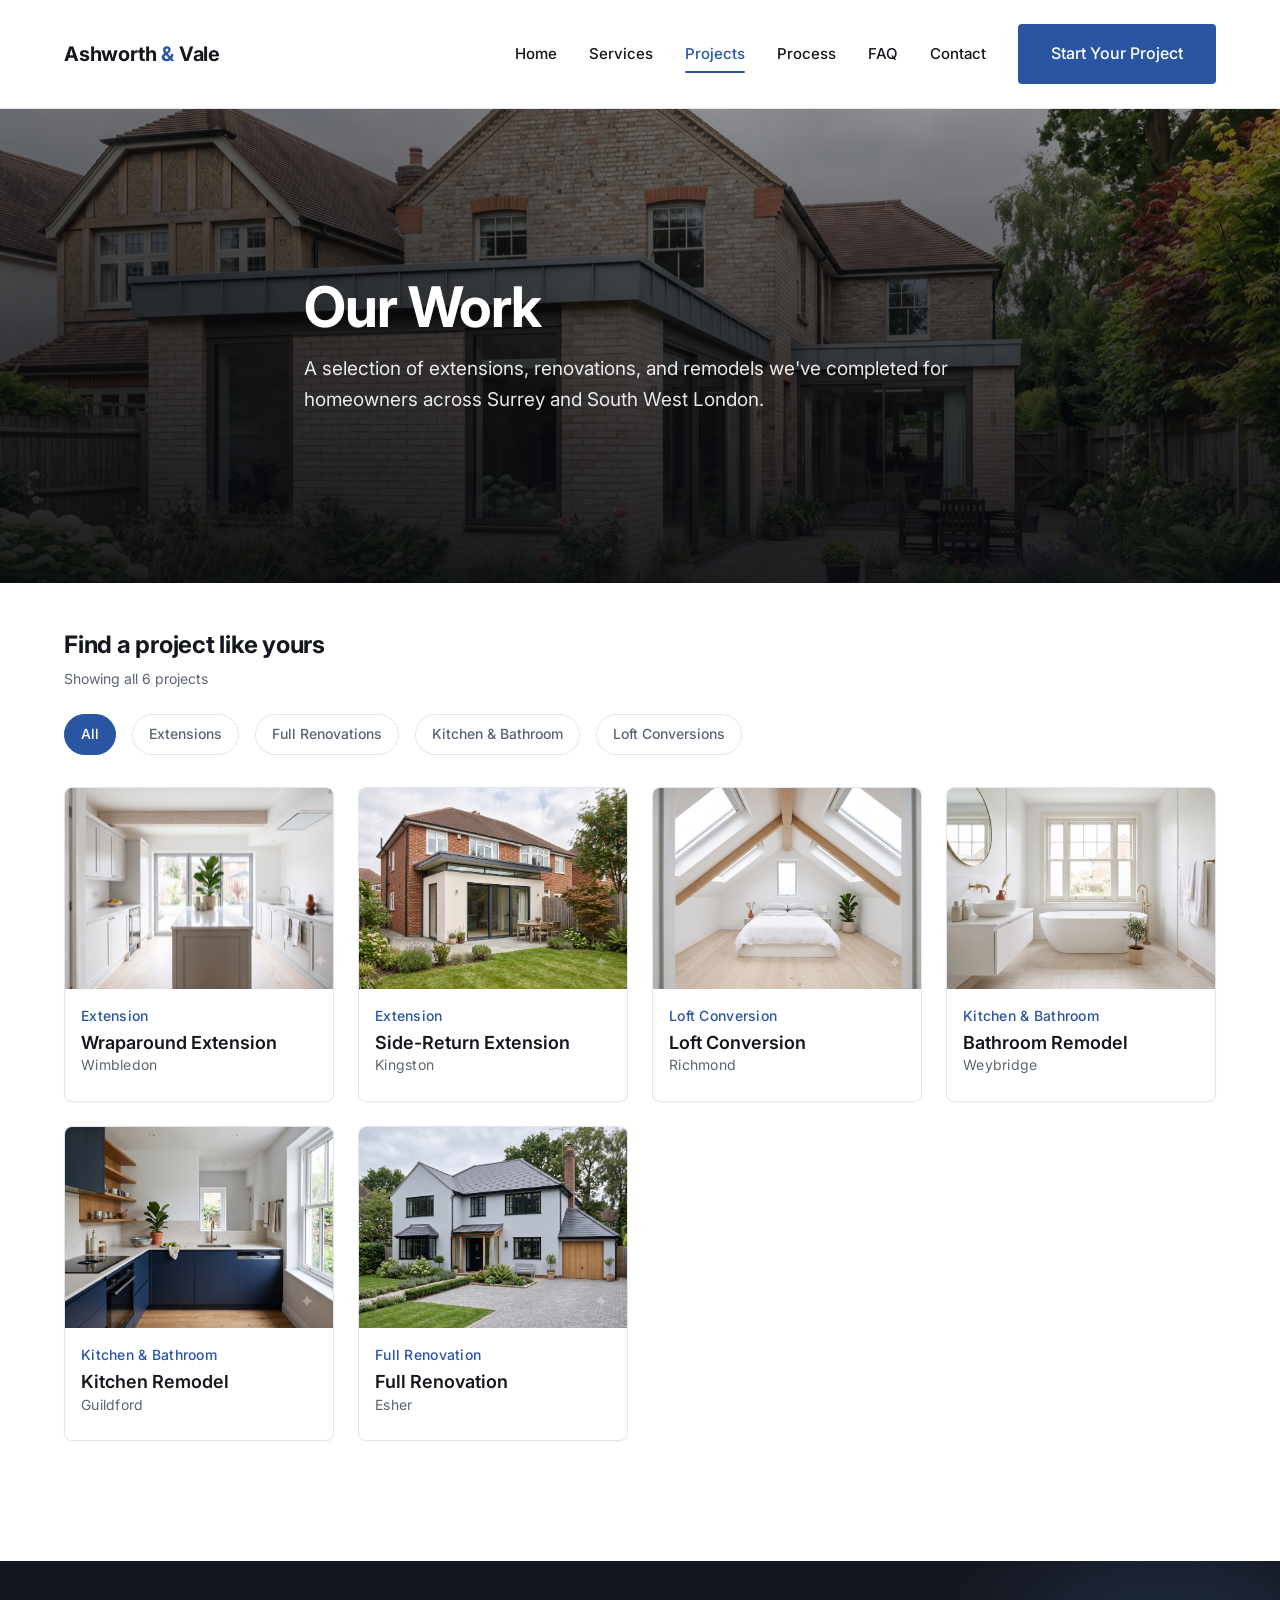
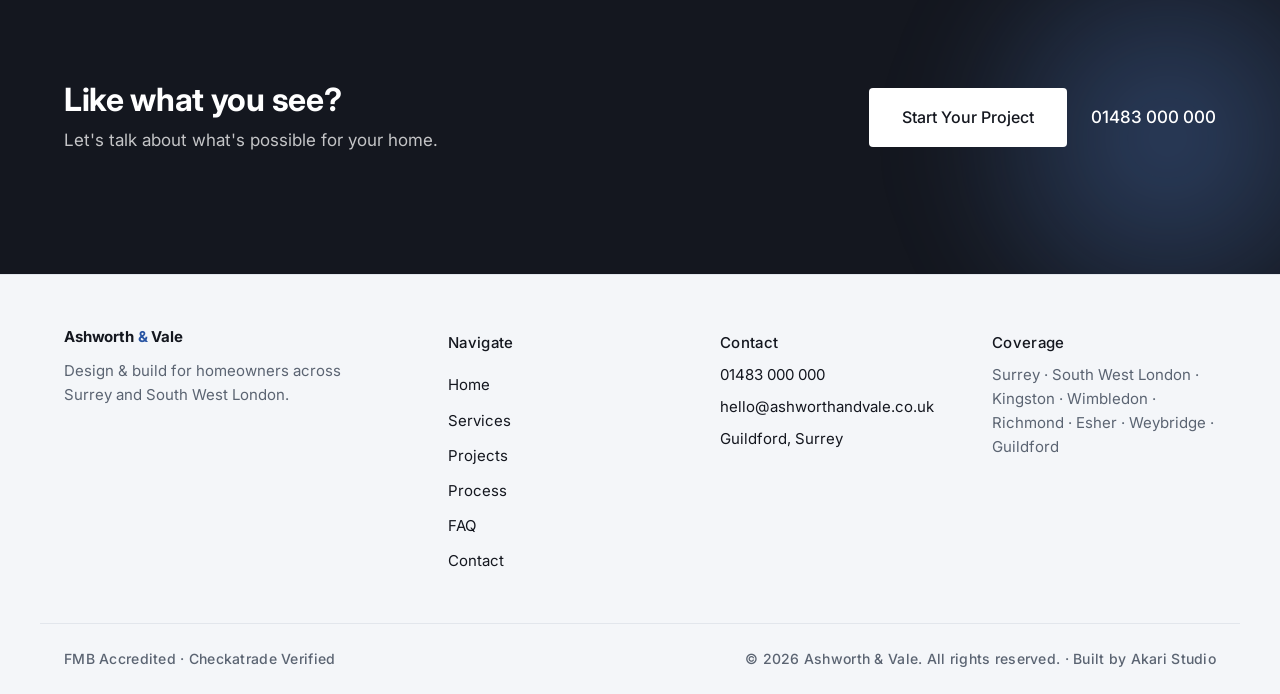
==== commit 549e8778: "Complete Ashworth and Vale demo site" ====
--- a/projects.html
+++ b/projects.html
@@ -51,6 +51,10 @@
     <!-- Filters -->
     <section class="project-filters">
       <div class="container">
+        <div class="project-filters__header">
+          <h2>Find a project like yours</h2>
+          <p class="project-filters__status" id="project-filter-status" aria-live="polite">Showing all 6 projects</p>
+        </div>
         <div class="project-filters__list" role="group" aria-label="Filter projects by type">
           <button class="project-filters__btn is-active" data-filter="all" aria-pressed="true">All</button>
           <button class="project-filters__btn" data-filter="extensions" aria-pressed="false">Extensions</button>
--- a/assets/css/styles.css
+++ b/assets/css/styles.css
@@ -7,6 +7,7 @@
   /* Colour — "what if Google/Apple did build and design": bright, cool, one confident accent */
   --color-bg: #FFFFFF;
   --color-bg-alt: #F4F6F9;
+  --color-bg-warm: #F5F3EE;
   --color-ink: #14171F;
   --color-ink-muted: #5B6472;
   --color-accent: #2955A3;
@@ -17,6 +18,13 @@
   --color-success: #1D8A5F;
   --color-success-bg: #E9F7F0;
   --color-success-border: #BFE6D3;
+
+  /* Form validation only — same three-tier pattern as --color-success above,
+     kept to that one use. Not in the original locked palette; added for the
+     Contact page's inline field errors, logged in PROJECT-GUIDE.md. */
+  --color-danger: #B3261E;
+  --color-danger-bg: #FCEBEA;
+  --color-danger-border: #F3C6C2;
 
   /* Type — single sans-serif throughout, no serif pairing */
   --font-heading: "Inter", -apple-system, BlinkMacSystemFont, sans-serif;
@@ -237,6 +245,10 @@
 }
 
 .site-nav__list a:hover {
+  color: var(--color-accent);
+}
+
+.site-nav__list a[aria-current="page"] {
   color: var(--color-accent);
 }
 
@@ -315,10 +327,27 @@
 
   .site-nav__list a {
     display: block;
+    position: relative;
     padding-block: var(--space-3);
     font-family: var(--font-heading);
     font-weight: 600;
     font-size: 22px;
+  }
+
+  .site-nav__list a[aria-current="page"] {
+    padding-left: var(--space-3);
+  }
+
+  .site-nav__list a[aria-current="page"]::before {
+    content: "";
+    position: absolute;
+    left: 0;
+    top: 50%;
+    width: 8px;
+    height: 8px;
+    border-radius: 50%;
+    background: var(--color-accent);
+    transform: translateY(-50%);
   }
 
   .site-nav__cta {
@@ -335,6 +364,22 @@
     display: flex;
     align-items: center;
   }
+
+  .site-nav__list a {
+    position: relative;
+  }
+
+  .site-nav__list a[aria-current="page"]::after {
+    content: "";
+    position: absolute;
+    left: 0;
+    right: 0;
+    bottom: -10px;
+    height: 2px;
+    border-radius: 2px;
+    background: var(--color-accent);
+  }
+
   .menu-toggle {
     display: none;
   }
@@ -948,7 +993,22 @@
    "this is how Ashworth & Vale does filter/nav chips" feel across pages —
    not sticky here though, this is a one-off filter row, not a scrollspy. */
 .project-filters {
-  padding-block: var(--space-4);
+  padding-block: var(--space-6) var(--space-4);
+}
+
+.project-filters__header {
+  display: grid;
+  gap: var(--space-1);
+  margin-bottom: var(--space-3);
+}
+
+.project-filters__header h2 {
+  font-size: 24px;
+}
+
+.project-filters__status {
+  color: var(--color-ink-muted);
+  font-size: 14px;
 }
 
 .project-filters__list {
@@ -992,6 +1052,11 @@
   padding-block: var(--space-4);
   color: var(--color-ink-muted);
   text-align: center;
+}
+
+.process-condensed__link {
+  display: inline-flex;
+  margin-top: var(--space-2);
 }
 
 /* ---------- Project Grid — Bento variant (Homepage Featured Projects) ----------
@@ -2167,3 +2232,1023 @@
 .reveal-delay-2 { transition-delay: 0.16s; }
 .reveal-delay-3 { transition-delay: 0.24s; }
 .reveal-delay-4 { transition-delay: 0.32s; }
+
+/* ---------- Simple page intro (no photography) ----------
+   Same 40px/56px banner-title scale as .page-intro (Services/Projects),
+   for pages the Image Plan deliberately leaves without dedicated
+   photography — visual interest here comes from the content itself. */
+.simple-intro {
+  padding-bottom: var(--space-4);
+}
+
+.process-intro {
+  position: relative;
+  overflow: hidden;
+  padding-block: 72px 88px;
+  background: var(--color-bg-warm);
+}
+
+.process-intro::after {
+  content: "";
+  position: absolute;
+  width: 420px;
+  height: 420px;
+  right: -210px;
+  top: -250px;
+  border: 1px solid rgba(41, 85, 163, 0.1);
+  border-radius: 50%;
+  box-shadow: 0 0 0 64px rgba(41, 85, 163, 0.025),
+              0 0 0 128px rgba(41, 85, 163, 0.018);
+  pointer-events: none;
+}
+
+.process-intro::before {
+  content: "";
+  position: absolute;
+  z-index: 1;
+  left: max(45px, calc((100vw - var(--max-width)) / 2 + 45px));
+  bottom: 0;
+  width: min(42vw, 460px);
+  height: 2px;
+  background: linear-gradient(90deg, var(--color-accent) 0 44px, rgba(41, 85, 163, 0.2) 44px 100%);
+}
+
+.process-intro__grid {
+  position: relative;
+  z-index: 1;
+  display: grid;
+  gap: var(--space-6);
+  align-items: center;
+}
+
+.process-intro__eyebrow {
+  margin-bottom: var(--space-2);
+  color: var(--color-accent);
+}
+
+.simple-intro__title {
+  font-family: var(--font-heading);
+  font-weight: 700;
+  font-size: 40px;
+  line-height: 1.1;
+  letter-spacing: -0.02em;
+  color: var(--color-ink);
+}
+
+@media (min-width: 768px) {
+  .simple-intro__title {
+    font-size: 56px;
+  }
+}
+
+.simple-intro__lead {
+  margin-top: var(--space-2);
+  color: var(--color-ink-muted);
+  font-size: 19px;
+  max-width: 56ch;
+}
+
+.process-promises {
+  margin: 0;
+  padding: 0;
+  list-style: none;
+  border-top: 1px solid var(--color-border);
+}
+
+.process-promises li {
+  display: grid;
+  grid-template-columns: 36px 1fr;
+  gap: var(--space-2);
+  align-items: center;
+  padding-block: var(--space-2);
+  border-bottom: 1px solid var(--color-border);
+  font-weight: 500;
+}
+
+.process-promises__mark {
+  color: var(--color-accent);
+  font-size: 12px;
+  font-weight: 700;
+  letter-spacing: 0.04em;
+}
+
+@media (min-width: 900px) {
+  .process-intro {
+    padding-block: 104px 128px;
+  }
+
+  .process-intro__grid {
+    grid-template-columns: minmax(0, 1.25fr) minmax(320px, 0.75fr);
+    gap: 96px;
+  }
+}
+
+/* ---------- Process Journey ----------
+   The dedicated page uses a connected editorial journey rather than the
+   Homepage card grid. A sticky architectural drawing develops as the user
+   moves through the five stages; the linear timeline remains the complete
+   mobile experience when the drawing is hidden. */
+.process-full {
+  position: relative;
+  overflow: visible;
+  background: var(--color-bg);
+}
+
+/* Carries the hero rule down to the first timeline node, turning the
+   section boundary into the beginning of the customer journey. */
+.process-full::before {
+  content: "";
+  position: absolute;
+  left: max(45px, calc((100vw - var(--max-width)) / 2 + 45px));
+  top: 0;
+  width: 2px;
+  height: calc(var(--section-padding-mobile) + 22px);
+  background: linear-gradient(180deg, var(--color-accent), var(--color-border));
+  pointer-events: none;
+}
+
+@media (min-width: 768px) {
+  .process-full::before {
+    height: calc(var(--section-padding) + 22px);
+  }
+}
+
+.process-journey {
+  display: grid;
+  gap: var(--space-6);
+  align-items: start;
+}
+
+.process-steps--full {
+  display: block;
+  max-width: 680px;
+  margin: 0;
+  position: relative;
+  padding-left: 68px;
+  --progress: 0;
+  --line-top: 22px;
+  --line-span: calc(100% - 44px);
+}
+
+.process-steps--full::before,
+.process-steps--full::after {
+  content: '';
+  position: absolute;
+  left: 21px;
+  top: var(--line-top);
+  width: 2px;
+}
+
+.process-steps--full::before {
+  height: var(--line-span);
+  background: var(--color-border);
+}
+
+.process-steps--full::after {
+  height: calc(var(--line-span) * var(--progress));
+  background: var(--color-accent);
+  transition: height 80ms linear;
+}
+
+.process-steps--full li {
+  background: none;
+  border: none;
+  box-shadow: none;
+  border-radius: 0;
+  padding: 0 0 72px;
+  overflow: visible;
+  transition: transform var(--duration-base) var(--ease-standard);
+}
+
+.process-steps--full li:last-child {
+  padding-bottom: 0;
+}
+
+.process-steps--full li:hover {
+  transform: none;
+  box-shadow: none;
+  border-color: transparent;
+}
+
+.process-steps--full .icon-circle {
+  position: absolute;
+  left: -68px;
+  top: 0;
+  margin: 0;
+  box-shadow: 0 0 0 6px var(--color-bg);
+  background: var(--color-bg);
+  color: var(--color-accent);
+  border: 2px solid var(--color-accent);
+  transition: background-color var(--duration-fast) var(--ease-standard),
+              color var(--duration-fast) var(--ease-standard),
+              box-shadow var(--duration-fast) var(--ease-standard),
+              transform var(--duration-fast) var(--ease-standard);
+}
+
+.process-steps--full li.is-active {
+  transform: translateX(6px);
+}
+
+.process-steps--full li.is-complete .icon-circle,
+.process-steps--full li.is-active .icon-circle {
+  background: var(--color-accent);
+  color: #FFFFFF;
+}
+
+.process-steps--full li.is-active .icon-circle {
+  box-shadow: 0 0 0 6px var(--color-bg),
+              0 0 0 9px rgba(41, 85, 163, 0.14);
+  transform: scale(1.06);
+}
+
+.process-steps--full .process-steps__number {
+  position: static;
+  display: block;
+  font-size: 56px;
+  line-height: 0.8;
+  color: rgba(41, 85, 163, 0.1);
+  -webkit-text-stroke: 0;
+  margin: 0 0 4px;
+}
+
+.process-step__content {
+  max-width: 54ch;
+}
+
+@media (min-width: 768px) {
+  .process-steps--full .process-steps__number {
+    font-size: 72px;
+  }
+}
+
+.process-steps__time {
+  margin-top: 4px !important;
+  font-size: 13px !important;
+  font-weight: 500;
+  color: var(--color-accent) !important;
+}
+
+.process-steps__time + p {
+  margin-top: 4px;
+}
+
+.process-step__outcome {
+  margin-top: var(--space-2) !important;
+  padding-top: var(--space-2);
+  border-top: 1px solid var(--color-border);
+  color: var(--color-ink) !important;
+  font-size: 14px !important;
+}
+
+.process-step__outcome span {
+  display: block;
+  margin-bottom: 2px;
+  color: var(--color-ink-muted);
+  font-size: 11px;
+  font-weight: 600;
+  letter-spacing: 0.06em;
+  text-transform: uppercase;
+}
+
+.process-step__focus {
+  margin-bottom: var(--space-1);
+  color: rgba(255, 255, 255, 0.62);
+}
+
+.process-step--build .process-step__content {
+  margin-left: -12px;
+  padding: var(--space-4);
+  border-radius: 12px;
+  background: var(--color-ink);
+  color: #FFFFFF;
+  box-shadow: 0 20px 44px -26px rgba(20, 23, 31, 0.45);
+}
+
+.process-step--build .process-steps__number {
+  /* The numeral sits outside the dark content panel, so it must retain the
+     same pale-navy treatment as the other four stages for continuity. */
+  color: rgba(41, 85, 163, 0.1);
+}
+
+.process-step--build .process-steps__time {
+  color: rgba(255, 255, 255, 0.72) !important;
+}
+
+.process-step--build .process-step__content > p:not(.process-step__focus):not(.process-steps__time):not(.process-step__outcome) {
+  color: rgba(255, 255, 255, 0.78);
+}
+
+.process-step--build .process-step__outcome {
+  border-color: rgba(255, 255, 255, 0.14);
+  color: #FFFFFF !important;
+}
+
+.process-step--build .process-step__outcome span {
+  color: rgba(255, 255, 255, 0.55);
+}
+
+.process-step--handover .process-step__content {
+  padding-bottom: var(--space-3);
+  border-bottom: 3px solid var(--color-accent);
+}
+
+/* Sticky architectural drawing — desktop only. */
+.process-blueprint {
+  display: none;
+}
+
+@media (min-width: 900px) {
+  .process-journey {
+    grid-template-columns: minmax(0, 1.05fr) minmax(380px, 0.95fr);
+    gap: 88px;
+  }
+
+  .process-blueprint {
+    display: block;
+    position: sticky;
+    top: 148px;
+  }
+
+  .process-blueprint__panel {
+    position: relative;
+    overflow: hidden;
+    min-height: 570px;
+    padding: var(--space-4);
+    border: 1px solid rgba(41, 85, 163, 0.16);
+    border-radius: 16px;
+    background: linear-gradient(145deg, #F8FAFD 0%, #EEF3FA 100%);
+    box-shadow: 0 24px 70px -48px rgba(20, 23, 31, 0.45);
+  }
+
+  .process-blueprint__header {
+    position: relative;
+    z-index: 2;
+    display: flex;
+    align-items: flex-start;
+    justify-content: space-between;
+    gap: var(--space-3);
+  }
+
+  .process-blueprint__header .label {
+    color: var(--color-accent);
+  }
+
+  .process-blueprint__stage-name {
+    margin-top: 4px;
+    color: var(--color-ink);
+    font-size: 24px;
+    font-weight: 700;
+    letter-spacing: -0.02em;
+  }
+
+  .process-blueprint__stage-note {
+    margin-top: 3px;
+    max-width: 32ch;
+    color: var(--color-ink-muted);
+    font-size: 13px;
+    line-height: 1.45;
+  }
+
+  .process-blueprint__counter {
+    display: flex;
+    align-items: baseline;
+    gap: 5px;
+    color: var(--color-ink-muted);
+    font-size: 14px;
+    font-weight: 600;
+  }
+
+  .process-blueprint__counter [data-process-current] {
+    color: var(--color-ink);
+    font-size: 28px;
+    line-height: 1;
+  }
+
+  .process-blueprint__drawing {
+    display: block;
+    width: 100%;
+    height: auto;
+    margin-top: var(--space-2);
+    color: rgba(41, 85, 163, 0.15);
+  }
+
+  .process-blueprint__grid {
+    opacity: 0.65;
+  }
+
+  .blueprint-stage {
+    fill: none;
+    stroke: var(--color-accent);
+    stroke-width: 2;
+    stroke-linecap: round;
+    stroke-linejoin: round;
+    opacity: 0;
+    transition: opacity var(--duration-base) var(--ease-standard),
+                stroke-width var(--duration-base) var(--ease-standard);
+  }
+
+  .blueprint-stage path,
+  .blueprint-stage circle {
+    stroke-dasharray: 900;
+    stroke-dashoffset: 900;
+    transition: stroke-dashoffset 0.8s var(--ease-standard);
+  }
+
+  .blueprint-stage text {
+    fill: var(--color-accent);
+    stroke: none;
+    font-family: var(--font-body);
+    font-size: 14px;
+    font-weight: 600;
+  }
+
+  .blueprint-stage.is-drawn {
+    opacity: 0.28;
+  }
+
+  .blueprint-stage.is-current {
+    opacity: 1;
+    stroke-width: 2.6;
+  }
+
+  .blueprint-stage.is-drawn path,
+  .blueprint-stage.is-drawn circle {
+    stroke-dashoffset: 0;
+  }
+
+  .process-blueprint__legend {
+    display: grid;
+    grid-template-columns: repeat(5, auto);
+    justify-content: space-between;
+    gap: var(--space-1);
+    padding-top: var(--space-2);
+    border-top: 1px solid rgba(41, 85, 163, 0.12);
+    color: var(--color-ink-muted);
+    font-size: 11px;
+  }
+
+  .process-blueprint__legend span {
+    display: flex;
+    align-items: center;
+    gap: 5px;
+  }
+
+  .process-blueprint__legend i {
+    width: 5px;
+    height: 5px;
+    border-radius: 50%;
+    background: var(--color-border);
+    transition: background-color var(--duration-fast) var(--ease-standard);
+  }
+
+  .process-blueprint[data-stage="1"] .process-blueprint__legend span:nth-child(-n+1) i,
+  .process-blueprint[data-stage="2"] .process-blueprint__legend span:nth-child(-n+2) i,
+  .process-blueprint[data-stage="3"] .process-blueprint__legend span:nth-child(-n+3) i,
+  .process-blueprint[data-stage="4"] .process-blueprint__legend span:nth-child(-n+4) i,
+  .process-blueprint[data-stage="5"] .process-blueprint__legend span:nth-child(-n+5) i {
+    background: var(--color-accent);
+  }
+}
+
+/* ---------- Simple FAQ (condensed, non-interactive) ---------- */
+.process-faq {
+  padding-block: 80px;
+}
+
+.process-faq__layout {
+  display: grid;
+  gap: var(--space-4);
+}
+
+.process-faq__intro > p:not(.label):not(.process-faq__more) {
+  margin-top: var(--space-2);
+  max-width: 38ch;
+  color: var(--color-ink-muted);
+}
+
+.process-faq__intro .label {
+  margin-bottom: var(--space-1);
+  color: var(--color-accent);
+}
+
+.simple-faq {
+  margin: 0;
+  max-width: none;
+}
+
+.simple-faq__item {
+  padding-block: var(--space-3);
+  border-bottom: 1px solid var(--color-border);
+}
+
+.simple-faq__item:first-child {
+  border-top: 1px solid var(--color-border);
+}
+
+.simple-faq__item dt {
+  font-weight: 600;
+  font-size: 17px;
+}
+
+.simple-faq__item dd {
+  margin: var(--space-1) 0 0;
+  color: var(--color-ink-muted);
+  max-width: 60ch;
+}
+
+.process-faq__more {
+  margin-top: var(--space-3);
+}
+
+@media (min-width: 768px) {
+  .process-faq {
+    padding-block: 96px;
+  }
+
+  .process-faq__layout {
+    grid-template-columns: minmax(260px, 0.75fr) minmax(0, 1.25fr);
+    gap: 96px;
+    align-items: start;
+  }
+}
+
+/* ---------- FAQ Topic Nav (FAQ page) ----------
+   Same sticky, horizontally-scrolling pill-bar recipe as the Services
+   page's .service-quicknav (rgba(244,246,249,0.72) is that same
+   --color-bg-alt tint, blurred). Kept as its own named component rather
+   than sharing the class, so a change to one page's sticky bar can never
+   bleed into the other's already-approved page. top:113px and the
+   .faq-topic scroll-margin-top below both reuse the exact header-height
+   figure .service-quicknav already established. Scrollspy + active-pill
+   logic lives in main.js. */
+.faq-topicnav {
+  position: sticky;
+  top: 113px;
+  z-index: 25;
+  background: rgba(244, 246, 249, 0.72);
+  backdrop-filter: blur(12px) saturate(160%);
+  -webkit-backdrop-filter: blur(12px) saturate(160%);
+  border-bottom: 1px solid var(--color-border);
+}
+
+.faq-topicnav__inner {
+  display: flex;
+  gap: var(--space-2);
+  padding-block: var(--space-2);
+  overflow-x: auto;
+  scrollbar-width: none;
+}
+
+.faq-topicnav__inner::-webkit-scrollbar {
+  display: none;
+}
+
+.faq-topicnav__link {
+  flex-shrink: 0;
+  padding: 8px 16px;
+  border-radius: 999px;
+  color: var(--color-ink-muted);
+  text-decoration: none;
+  font-size: 14px;
+  font-weight: 500;
+  white-space: nowrap;
+  transition: background-color var(--duration-fast) var(--ease-standard),
+              color var(--duration-fast) var(--ease-standard);
+}
+
+.faq-topicnav__link:hover {
+  color: var(--color-ink);
+}
+
+.faq-topicnav__link.is-active {
+  background: var(--color-bg);
+  color: var(--color-accent);
+  font-weight: 600;
+}
+
+/* ---------- FAQ Topic Sections (FAQ page) ----------
+   One section per topic, alternating background — a felt beat change to
+   go with the scrollspy, not just a technically-updated nav state.
+   scroll-margin-top matches .service-detail: same sticky site-header plus
+   a same-height sticky bar stacked above it. */
+.faq-topic {
+  scroll-margin-top: 188px;
+}
+
+.faq-topic__inner {
+  max-width: 72ch;
+}
+
+.faq-topic__related {
+  margin-top: var(--space-4);
+}
+
+/* ---------- FAQ Accordion (FAQ page) ----------
+   Same interaction recipe as the Services page's .faq-condensed
+   (grid-rows 0fr/1fr collapse, plus/minus icon rotate, single-open — here
+   scoped per topic list rather than page-wide, so opening a question in
+   one topic doesn't collapse one left open in another). Kept as its own
+   named component rather than sharing the class, so this page's one
+   addition — the open question's text also changes colour, not just its
+   icon, so "the expanded state is obvious" per the FAQ brief — can never
+   cascade onto the already-approved Services page's mini-FAQ. Falls back
+   to fully expanded, unstyled-icon via a <noscript> stylesheet in
+   faq.html when JS is unavailable. */
+.faq-accordion__list {
+  margin-top: var(--space-4);
+}
+
+.faq-accordion__item {
+  border-bottom: 1px solid var(--color-border);
+}
+
+.faq-accordion__item:last-child {
+  border-bottom: none;
+}
+
+.faq-accordion__item h3 {
+  font-size: 18px;
+  margin: 0;
+}
+
+.faq-accordion__question {
+  display: flex;
+  align-items: center;
+  justify-content: space-between;
+  gap: var(--space-3);
+  width: 100%;
+  padding-block: var(--space-3);
+  background: none;
+  border: none;
+  font: inherit;
+  font-weight: 600;
+  color: var(--color-ink);
+  text-align: left;
+  cursor: pointer;
+  transition: color var(--duration-fast) var(--ease-standard);
+}
+
+.faq-accordion__question[aria-expanded="true"] {
+  color: var(--color-accent);
+}
+
+.faq-accordion__icon {
+  position: relative;
+  flex-shrink: 0;
+  width: 18px;
+  height: 18px;
+}
+
+.faq-accordion__icon::before,
+.faq-accordion__icon::after {
+  content: '';
+  position: absolute;
+  top: 50%;
+  left: 50%;
+  background: var(--color-accent);
+  transform: translate(-50%, -50%);
+  transition: transform var(--duration-base) var(--ease-standard);
+}
+
+.faq-accordion__icon::before {
+  width: 100%;
+  height: 2px;
+}
+
+.faq-accordion__icon::after {
+  width: 2px;
+  height: 100%;
+}
+
+.faq-accordion__question[aria-expanded="true"] .faq-accordion__icon::after {
+  transform: translate(-50%, -50%) rotate(90deg);
+}
+
+.faq-accordion__answer-wrap {
+  display: grid;
+  grid-template-rows: 0fr;
+  transition: grid-template-rows var(--duration-base) var(--ease-standard);
+}
+
+.faq-accordion__item.is-open .faq-accordion__answer-wrap {
+  grid-template-rows: 1fr;
+}
+
+.faq-accordion__answer {
+  overflow: hidden;
+}
+
+.faq-accordion__answer p {
+  padding-bottom: var(--space-3);
+  color: var(--color-ink-muted);
+}
+
+/* ---------- Contact: What Happens Next (Contact page) ----------
+   Same "stack + horizontal divider on mobile, row + vertical divider from
+   tablet up" recipe as the Homepage's .trust-bar, reused here rather than
+   invented fresh — satisfies the brief's "explain the next step before the
+   form" note without a new layout idea. */
+.contact-next {
+  padding-top: 0;
+}
+
+.contact-next__list {
+  display: flex;
+  flex-direction: column;
+  list-style: none;
+  margin: 0;
+  padding: 0;
+}
+
+.contact-next__list li {
+  display: flex;
+  align-items: baseline;
+  gap: var(--space-2);
+  padding-block: var(--space-2);
+  border-bottom: 1px solid var(--color-border);
+  font-weight: 500;
+}
+
+.contact-next__list li:last-child {
+  border-bottom: none;
+}
+
+@media (min-width: 640px) {
+  .contact-next__list {
+    flex-direction: row;
+  }
+
+  .contact-next__list li {
+    flex: 1;
+    padding-block: 0;
+    padding-inline: var(--space-3);
+    border-bottom: none;
+    border-left: 1px solid var(--color-border);
+  }
+
+  .contact-next__list li:first-child {
+    padding-left: 0;
+    border-left: none;
+  }
+}
+
+.contact-next__mark {
+  flex-shrink: 0;
+  color: var(--color-accent);
+  font-weight: 700;
+  font-size: 13px;
+  letter-spacing: 0.02em;
+}
+
+/* ---------- Contact: Form + Reassurance Panel (Contact page) ----------
+   Split composition per the brief: form is the primary column, a sticky
+   panel beside it folds in Contact Details + Location Coverage rather than
+   listing them as separate flat sections below — the richer realisation of
+   the brief's flat Section Order, same evolution Process/FAQ already went
+   through. DOM order is form-then-panel throughout, so mobile naturally
+   stacks with the phone/reassurance panel straight after the form (per the
+   brief's mobile note) with no reordering needed; the grid below is what
+   turns that same order into a side-by-side split from 900px up. */
+.contact-main__grid {
+  display: grid;
+  gap: var(--space-6);
+}
+
+@media (min-width: 900px) {
+  .contact-main__grid {
+    grid-template-columns: minmax(0, 1.4fr) minmax(280px, 1fr);
+    align-items: start;
+  }
+}
+
+.contact-form {
+  max-width: 640px;
+}
+
+.contact-form__group {
+  border: none;
+  margin: 0 0 var(--space-6);
+  padding: 0;
+}
+
+.contact-form__group legend {
+  width: 100%;
+  margin-bottom: var(--space-3);
+  padding-bottom: var(--space-2);
+  border-bottom: 1px solid var(--color-border);
+  font-family: var(--font-heading);
+  font-weight: 600;
+  font-size: 17px;
+}
+
+.form-field {
+  margin-top: var(--space-3);
+}
+
+.form-field:first-child {
+  margin-top: 0;
+}
+
+.form-field label {
+  display: block;
+  margin-bottom: 6px;
+  font-size: 15px;
+  font-weight: 600;
+}
+
+.form-field__optional {
+  font-weight: 400;
+  color: var(--color-ink-muted);
+}
+
+.form-field input,
+.form-field select,
+.form-field textarea {
+  width: 100%;
+  padding: 12px 14px;
+  border: 1px solid var(--color-border);
+  border-radius: 4px;
+  background: var(--color-bg);
+  color: var(--color-ink);
+  font: inherit;
+  font-size: 16px;
+  transition: border-color var(--duration-fast) var(--ease-standard),
+              box-shadow var(--duration-fast) var(--ease-standard);
+}
+
+.form-field input:focus,
+.form-field select:focus,
+.form-field textarea:focus {
+  outline: none;
+  border-color: var(--color-accent);
+  box-shadow: 0 0 0 3px rgba(41, 85, 163, 0.15);
+}
+
+.form-field textarea {
+  min-height: 120px;
+  resize: vertical;
+}
+
+.form-field__error {
+  margin: 6px 0 0;
+  color: var(--color-danger);
+  font-size: 13px;
+  font-weight: 500;
+}
+
+.form-field__error:empty {
+  display: none;
+}
+
+.form-field.has-error input,
+.form-field.has-error select,
+.form-field.has-error textarea {
+  border-color: var(--color-danger);
+  background: var(--color-danger-bg);
+}
+
+.form-field.has-error input:focus,
+.form-field.has-error textarea:focus {
+  box-shadow: 0 0 0 3px rgba(179, 38, 30, 0.15);
+}
+
+.contact-form__submit {
+  width: 100%;
+}
+
+@media (min-width: 540px) {
+  .contact-form__submit {
+    width: auto;
+  }
+}
+
+.contact-form__reassurance {
+  margin-top: var(--space-2);
+  color: var(--color-ink-muted);
+  font-size: 14px;
+}
+
+.contact-success h2 {
+  margin-bottom: var(--space-2);
+}
+
+.contact-success p {
+  color: var(--color-ink-muted);
+  max-width: 52ch;
+}
+
+.contact-panel {
+  background: var(--color-bg-alt);
+  border-radius: 12px;
+  padding: var(--space-4);
+}
+
+@media (min-width: 900px) {
+  /* 113px header + var(--space-3) breathing room — same header-height figure
+     already established for .service-quicknav/.faq-topicnav, just without
+     a second sticky bar stacked on top of it here. */
+  .contact-panel {
+    position: sticky;
+    top: 137px;
+  }
+}
+
+.contact-panel__phone {
+  display: block;
+  margin-top: 4px;
+  color: var(--color-accent);
+  text-decoration: none;
+  font-family: var(--font-heading);
+  font-weight: 700;
+  font-size: 24px;
+}
+
+.contact-panel__note {
+  margin-top: var(--space-1);
+  color: var(--color-ink-muted);
+  font-size: 14px;
+}
+
+.contact-panel__section {
+  margin-top: var(--space-4);
+  padding-top: var(--space-4);
+  border-top: 1px solid var(--color-border);
+}
+
+.contact-panel__label--spaced {
+  margin-top: var(--space-2);
+}
+
+/* ---------- Contact: Location Coverage (Contact page) ----------
+   A schematic node diagram (Guildford hub + spokes out to each town) —
+   deliberately abstract/not-to-scale rather than a real map embed, so it
+   never implies false geographic precision for a placeholder address and
+   adds no third-party script/dependency. Fixed pixel width rather than
+   scaling with the viewport: SVG text scales with the whole graphic, and
+   shrinking it to fit a 375px screen would make the labels illegible: the
+   wrap scrolls horizontally on narrow screens instead, same pattern as the
+   Services/FAQ pill nav. The plain-text list above it stays the primary
+   accessible summary either way. */
+.coverage__grid {
+  display: grid;
+  gap: var(--space-4);
+  align-items: center;
+}
+
+@media (min-width: 900px) {
+  .coverage__grid {
+    grid-template-columns: minmax(280px, 0.8fr) minmax(0, 1.2fr);
+    gap: var(--space-6);
+  }
+}
+
+.coverage__copy h2 {
+  margin-top: var(--space-1);
+}
+
+.coverage__copy > p {
+  margin-top: var(--space-2);
+  color: var(--color-ink-muted);
+}
+
+.coverage__list {
+  font-weight: 500;
+  color: var(--color-ink) !important;
+}
+
+.coverage__map-wrap {
+  overflow-x: auto;
+}
+
+.coverage__map {
+  display: block;
+  width: 560px;
+  height: auto;
+}
+
+.coverage__lines line {
+  stroke: var(--color-border);
+  stroke-width: 1.5;
+}
+
+.coverage__node circle {
+  fill: var(--color-accent);
+}
+
+.coverage__node--hub circle {
+  stroke: var(--color-bg);
+  stroke-width: 4;
+}
+
+.coverage__node text {
+  font-family: var(--font-body);
+  font-size: 13px;
+  font-weight: 600;
+  fill: var(--color-ink);
+  text-anchor: middle;
+}
+
+.coverage__node--hub text {
+  font-weight: 700;
+  fill: var(--color-accent);
+}
